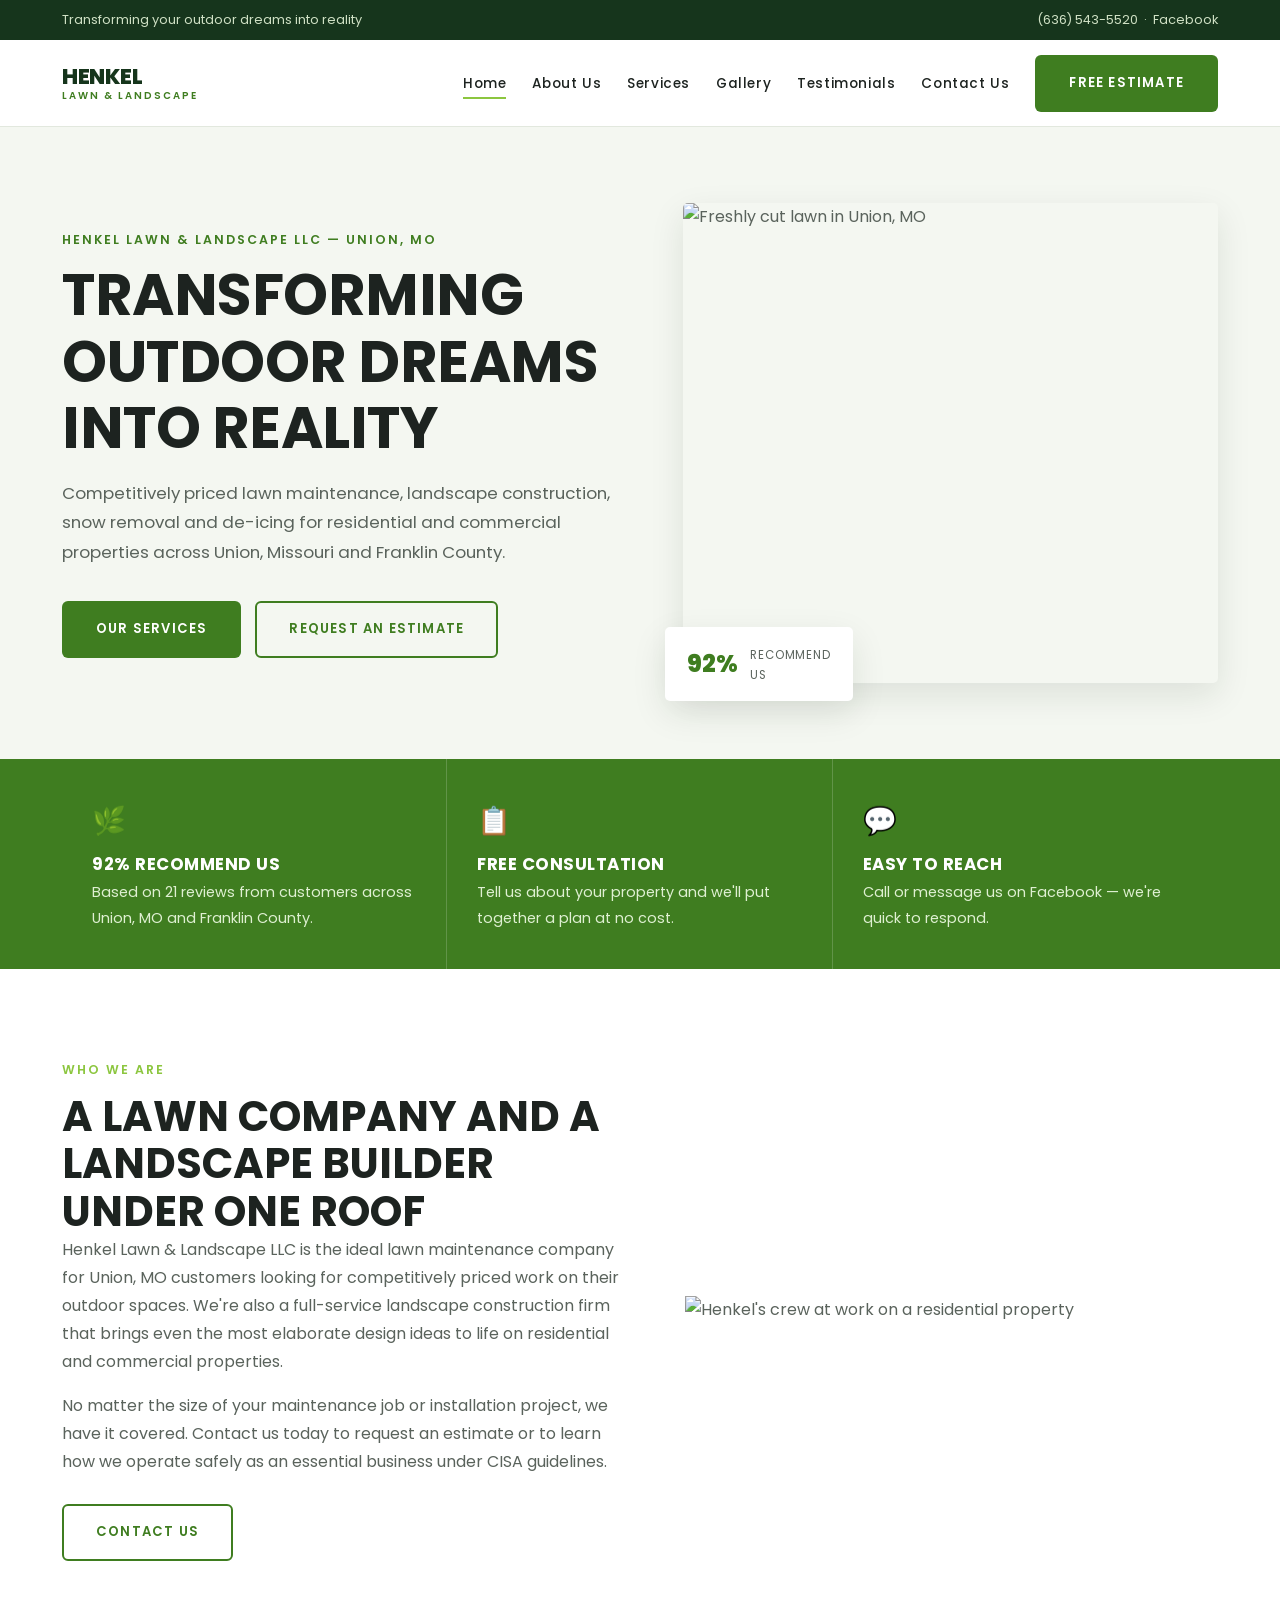
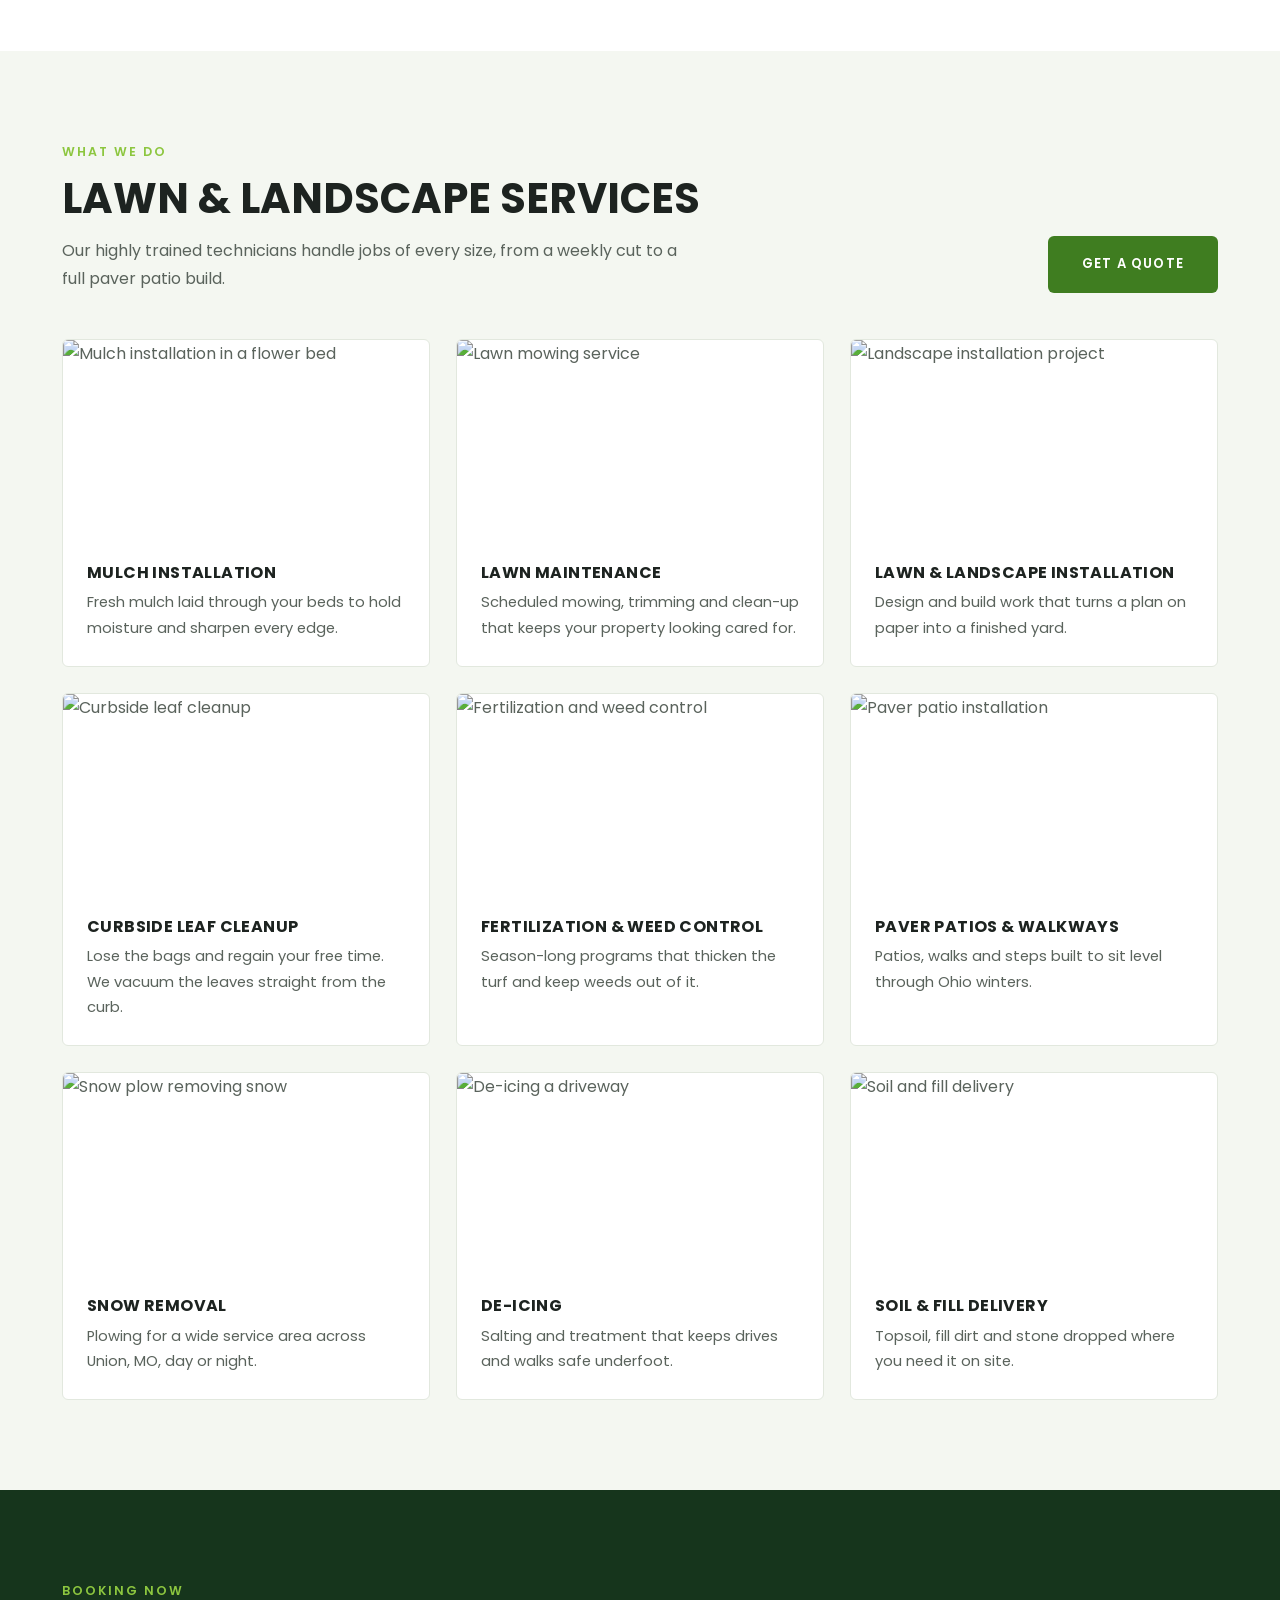
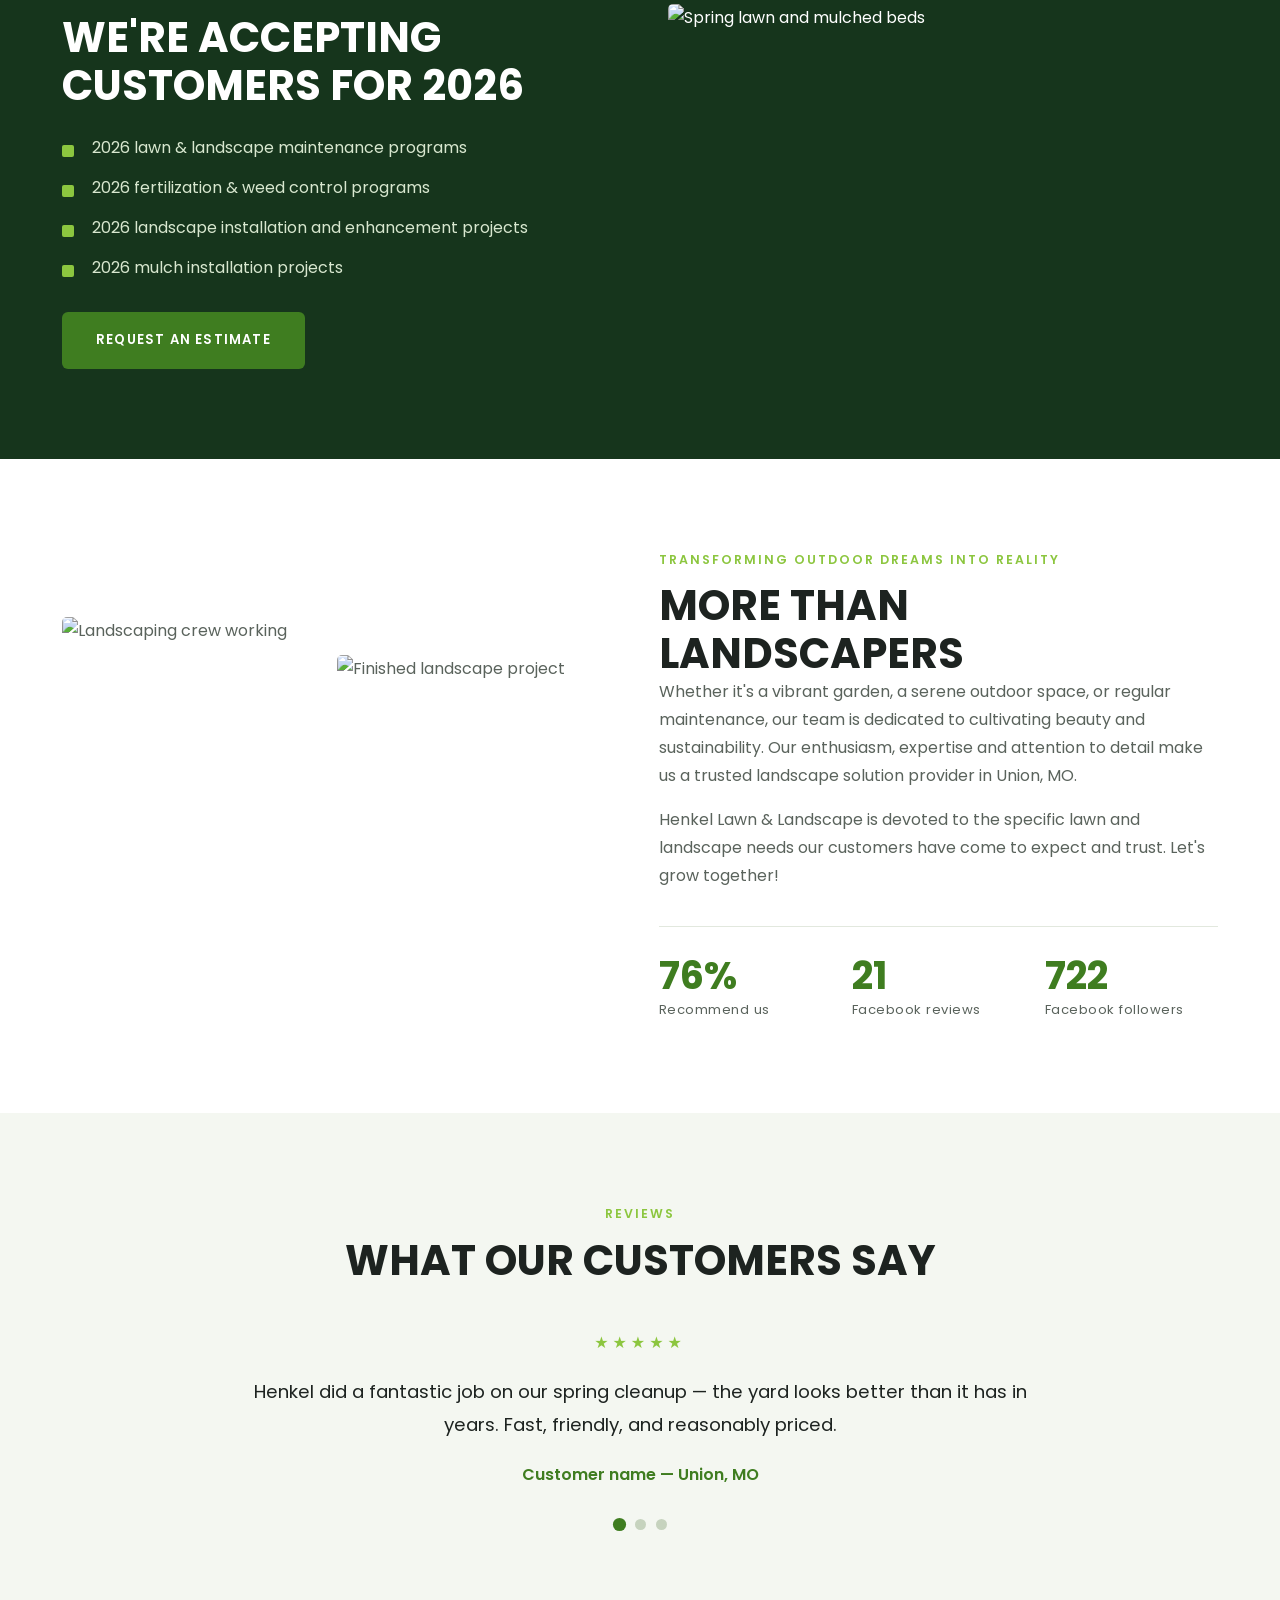
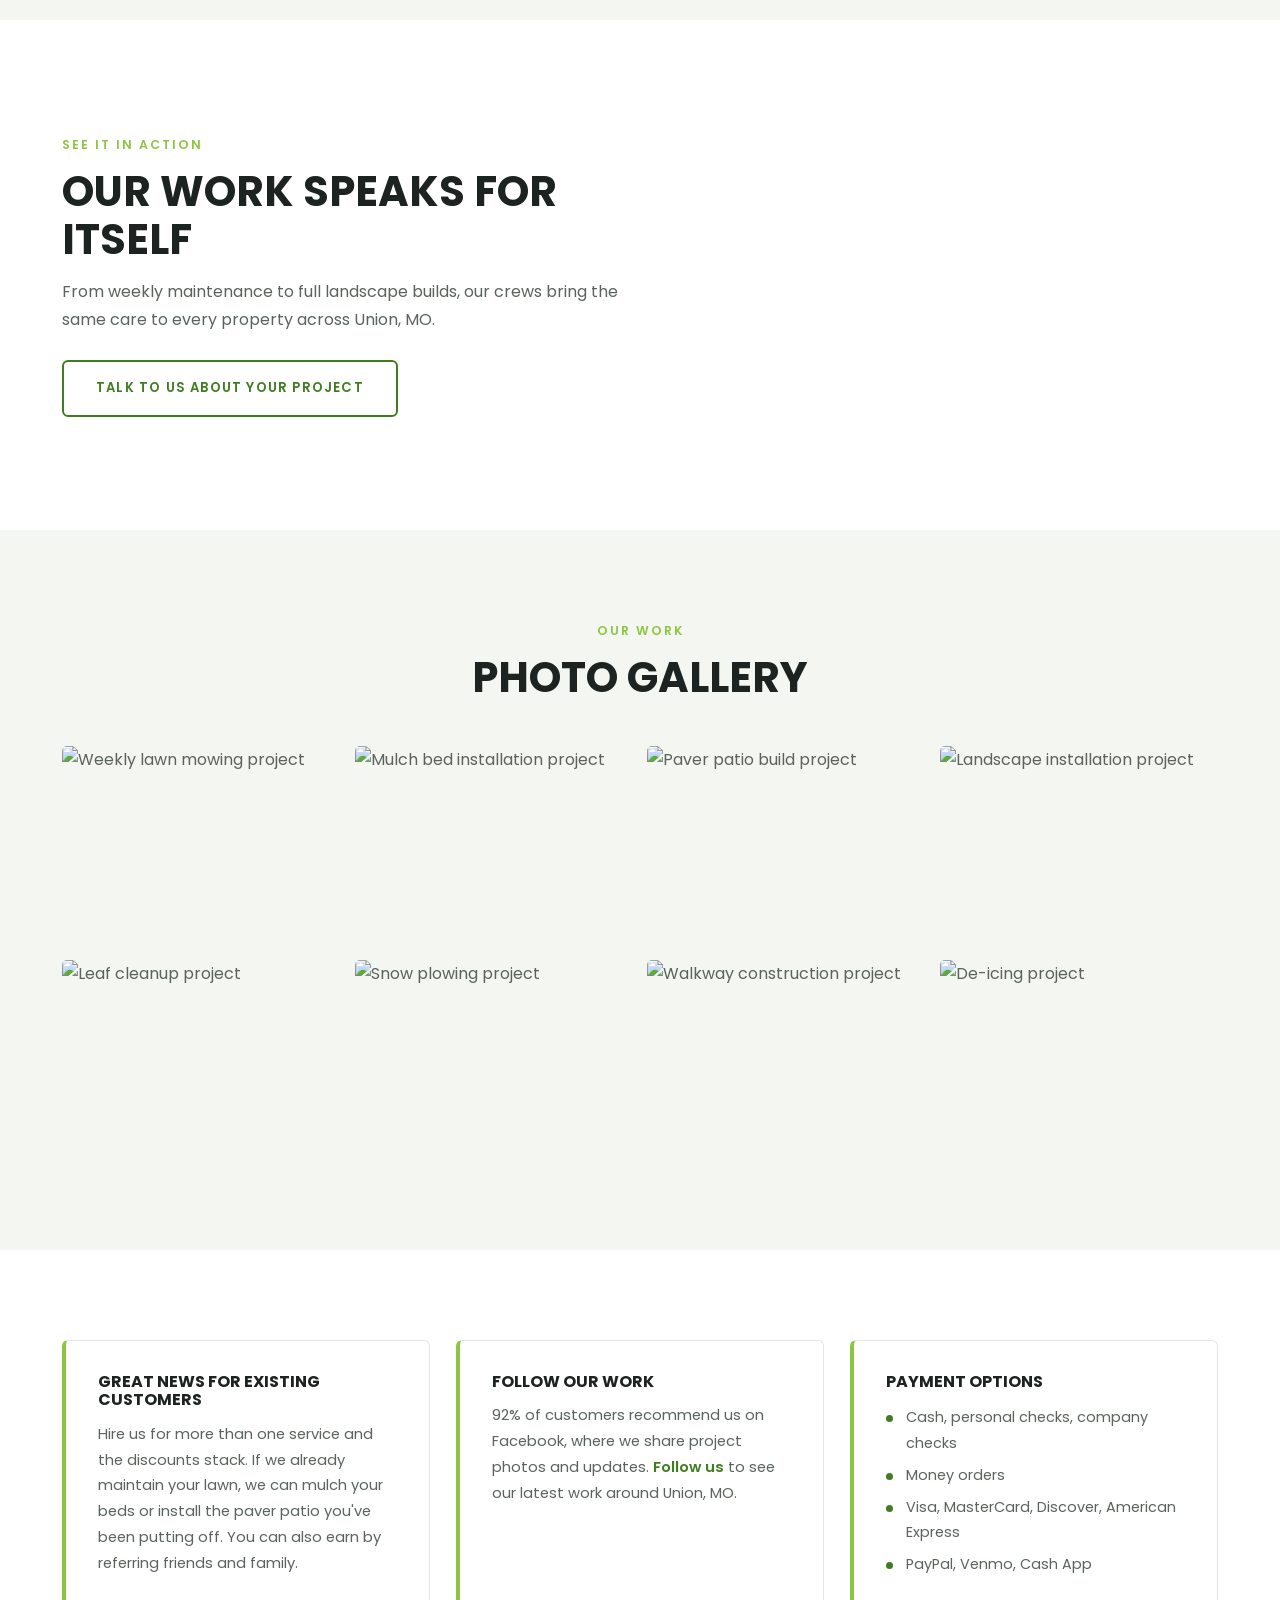
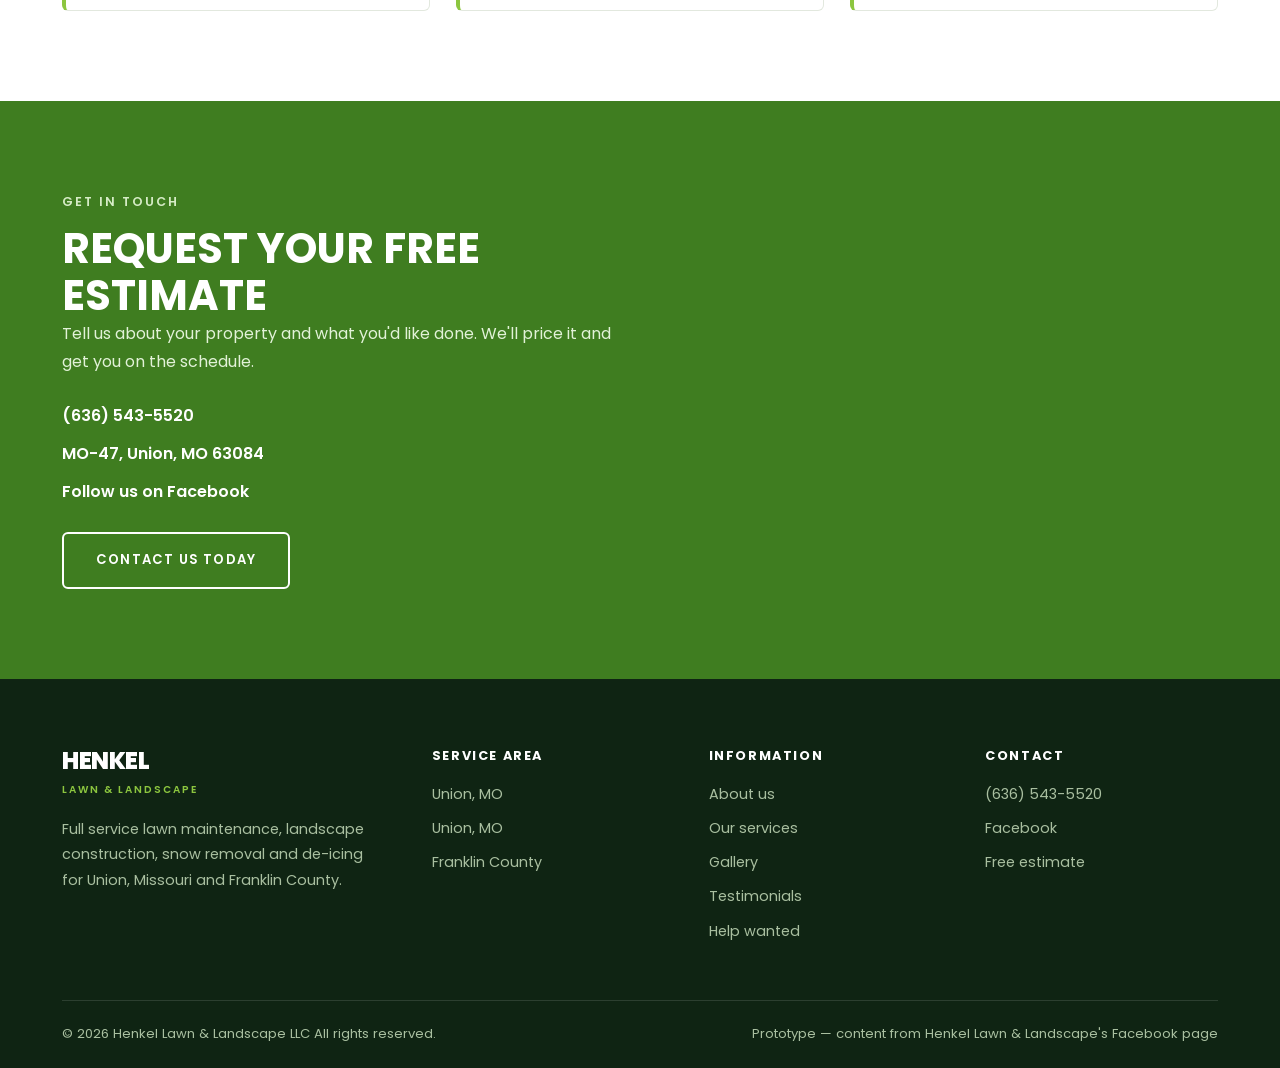
==== index.html @ 6c601edb "Add files via upload" ====
<!DOCTYPE html>
<html lang="en">
<head>
<meta charset="UTF-8">
<meta name="viewport" content="width=device-width, initial-scale=1">
<title>Henkel Lawn &amp; Landscape LLC | Union, MO</title>
<meta name="description" content="Lawn and landscape company serving Union, MO and Franklin County. 92% of customers recommend us. Free consultation.">

<!-- =========================================================
     FONTS
     Reyes uses Poppins (Elementor + Google Fonts).
     To swap the whole site's type, change the link below AND
     the --font-* variables in the :root block.
     ========================================================= -->
<link rel="preconnect" href="https://fonts.googleapis.com">
<link rel="preconnect" href="https://fonts.gstatic.com" crossorigin>
<link href="https://fonts.googleapis.com/css2?family=Poppins:wght@300;400;500;600;700;800&display=swap" rel="stylesheet">

<link rel="stylesheet" href="style.css">
<style>
/* Shared tokens, reset, header/topbar/nav, buttons, image
   placeholders, footer and flag strip all live in style.css.
   This block only holds rules specific to this page. */

/* =========================================================
   4. HERO  —  split layout: copy left, contained photo right
   ========================================================= */
.hero{background:var(--cream);padding:76px 0}
.hero .wrap{display:grid;grid-template-columns:1.05fr 1fr;gap:60px;align-items:center}
.hero__eyebrow-row{display:flex;align-items:center;gap:10px}
.hero .eyebrow{color:var(--green)}
.hero h1{color:var(--ink);max-width:16ch}
.hero p{color:var(--body);font-size:1.05rem;max-width:52ch;margin-top:18px}
.hero__actions{display:flex;gap:14px;flex-wrap:wrap;margin-top:34px}
.hero__media{position:relative}
/* HERO PHOTO: replace with <img class="hero__img" src="images/hero-lawn.jpg" alt=""> */
.hero__img{width:100%;height:480px;object-fit:cover;border-radius:var(--photo-radius);display:block;box-shadow:var(--shadow)}
.hero__badge{position:absolute;left:-18px;bottom:-18px;background:#fff;border-radius:var(--photo-radius);box-shadow:var(--shadow);padding:16px 22px;display:flex;align-items:center;gap:12px}
.hero__badge b{font-family:var(--font-head);font-size:1.5rem;font-weight:800;color:var(--green);line-height:1}
.hero__badge span{font-size:.72rem;letter-spacing:.8px;text-transform:uppercase;color:var(--body);display:block;margin-top:2px}

/* =========================================================
   5. TRUST STRIP  —  three promises under the hero
   ========================================================= */
.trust{background:var(--green);color:#fff}
.trust .grid{display:grid;grid-template-columns:repeat(3,1fr)}
.trust .item{padding:38px 30px;border-right:1px solid rgba(255,255,255,.18)}
.trust .item:last-child{border-right:0}
.trust h3{color:#fff;font-size:1.05rem;text-transform:uppercase;letter-spacing:.5px}
.trust p{color:#dff0d2;font-size:.9rem;margin-top:6px}
.trust .icon{font-size:1.7rem;margin-bottom:10px;display:block}

/* =========================================================
   6. INTRO  —  headline + two paragraphs + CTA
   ========================================================= */
.intro .wrap{display:grid;grid-template-columns:1.05fr 1fr;gap:64px;align-items:center}
.intro .ph{min-height:420px}

/* =========================================================
   7. SERVICES GRID  —  image card per service
   ========================================================= */
.services__head{display:flex;justify-content:space-between;align-items:flex-end;gap:30px;margin-bottom:46px;flex-wrap:wrap}
.cards{display:grid;grid-template-columns:repeat(3,1fr);gap:26px}
.card{background:#fff;border:1px solid var(--line);border-radius:var(--radius);overflow:hidden;transition:.25s}
.card:hover{box-shadow:var(--shadow);transform:translateY(-4px)}
/* SERVICE PHOTO: swap .ph for <img src="images/service-name.jpg" alt=""> */
.card .ph{min-height:200px;border:0;border-radius:0}
.card img{width:100%;height:200px;object-fit:cover;border-radius:var(--photo-radius);display:block}
.card__body{padding:24px}
.card h3{text-transform:uppercase;font-size:1rem;letter-spacing:.4px}
.card p{font-size:.92rem;margin-top:8px}

/* =========================================================
   8. PROGRAMS BANNER  —  "now accepting 2026 customers"
   ========================================================= */
.programs{background:var(--green-dark);color:#fff;position:relative;overflow:hidden}
.programs h2{color:#fff}
.programs .wrap{display:grid;grid-template-columns:1fr 1fr;gap:56px;align-items:center}
.programs ul{margin-top:24px;display:grid;gap:12px}
.programs li{padding-left:30px;position:relative;color:#d8e7cf}
.programs li::before{content:"";position:absolute;left:0;top:11px;width:12px;height:12px;background:var(--green-light);border-radius:2px}
.programs .ph{min-height:340px;background:rgba(255,255,255,.07);border-color:rgba(255,255,255,.3);color:#c7d9bc}
.programs img{width:100%;height:340px;object-fit:cover;border-radius:var(--photo-radius);display:block}

/* =========================================================
   9. ABOUT + STAT COUNTERS
   ========================================================= */
.about .wrap{display:grid;grid-template-columns:1fr 1.05fr;gap:64px;align-items:center}
.about__media{display:grid;grid-template-columns:1fr 1fr;gap:18px}
.about__media .ph:first-child{min-height:300px}
.about__media .ph:last-child{min-height:300px;margin-top:38px}
.about__media img{width:100%;height:300px;object-fit:cover;border-radius:var(--photo-radius);display:block}
.about__media img:nth-of-type(2){margin-top:38px}
.stats{display:grid;grid-template-columns:repeat(3,1fr);gap:20px;margin-top:36px;border-top:1px solid var(--line);padding-top:30px}
.stat b{display:block;font-family:var(--font-head);font-size:2.4rem;font-weight:700;color:var(--green);line-height:1}
.stat span{font-size:.82rem;letter-spacing:.5px}

/* =========================================================
   10. TESTIMONIAL SLIDER
   ========================================================= */
.quotes{background:var(--cream)}
.slider{max-width:820px;margin:0 auto;text-align:center;position:relative}
.slide{display:none}
.slide.active{display:block;animation:fade .4s ease}
@keyframes fade{from{opacity:0}to{opacity:1}}
.slide p{font-size:1.15rem;color:var(--ink);line-height:1.8}
.slide .who{margin-top:20px;font-family:var(--font-head);font-weight:600;color:var(--green)}
.stars{color:var(--green-light);letter-spacing:4px;margin-bottom:18px}
.dots{display:flex;gap:10px;justify-content:center;margin-top:30px}
.dot{width:11px;height:11px;border-radius:50%;border:0;background:#c6d3be;cursor:pointer;transition:.2s}
.dot.active{background:var(--green);transform:scale(1.2)}

/* =========================================================
   11. FEATURE / VIDEO BLOCK  —  Extreme Makeover
   ========================================================= */
.feature .wrap{display:grid;grid-template-columns:1.1fr 1fr;gap:56px;align-items:center}
/* VIDEO: replace .ph with an <iframe> or <video> embed */
.feature .ph{min-height:330px}

/* =========================================================
   12. GALLERY  —  click a tile to open the lightbox
   ========================================================= */
.gallery{display:grid;grid-template-columns:repeat(4,1fr);gap:14px}
.gallery .ph{min-height:200px;cursor:pointer;transition:.25s}
.gallery .ph:hover{filter:brightness(.94)}
.gallery img{width:100%;height:200px;object-fit:cover;border-radius:var(--photo-radius);cursor:pointer;transition:.25s;display:block}
.gallery img:hover{filter:brightness(.94)}

/* Lightbox overlay */
.lightbox{position:fixed;inset:0;background:rgba(8,18,10,.92);display:none;align-items:center;justify-content:center;z-index:120;padding:30px}
.lightbox.open{display:flex}
.lightbox .ph{width:min(880px,100%);min-height:60vh;background:rgba(255,255,255,.08);color:#d4e4ca;border-color:rgba(255,255,255,.35)}
.lightbox__close{position:absolute;top:22px;right:26px;background:none;border:0;color:#fff;font-size:2.2rem;cursor:pointer;line-height:1}

/* =========================================================
   13. EXTRAS  —  discounts, used oil, payment options
   ========================================================= */
.extras{display:grid;grid-template-columns:repeat(3,1fr);gap:26px}
.panel{background:#fff;border:1px solid var(--line);border-left:4px solid var(--green-light);border-radius:var(--radius);padding:32px}
.panel h3{text-transform:uppercase;font-size:1rem;margin-bottom:12px}
.panel p{font-size:.92rem}
.panel ul{margin-top:14px;display:grid;gap:7px;font-size:.9rem}
.panel li{padding-left:20px;position:relative}
.panel li::before{content:"";position:absolute;left:0;top:10px;width:7px;height:7px;border-radius:50%;background:var(--green)}

/* =========================================================
   14. CONTACT BAND  +  MAP
   ========================================================= */
.contact{background:var(--green);color:#fff}
.contact .wrap{display:grid;grid-template-columns:1fr 1fr;gap:56px;align-items:center}
.contact h2{color:#fff}
.contact p{color:#e2f2d8}
.contact .lines{margin:26px 0;display:grid;gap:10px;font-family:var(--font-head);font-weight:600}
.contact .lines a:hover{color:var(--green-light)}
/* MAP: replace .ph with a Google Maps <iframe> */
.contact .ph{min-height:320px;background:rgba(255,255,255,.1);border-color:rgba(255,255,255,.35);color:#e6f4dd}

/* =========================================================
   15. PATRIOTIC STRIP  (from the live Henkel's site)
   ========================================================= */


/* =========================================================
   17. RESPONSIVE
   ========================================================= */
@media (max-width:1024px){
  .cards,.trust .grid{grid-template-columns:repeat(2,1fr)}
  .gallery{grid-template-columns:repeat(3,1fr)}
  .footer .cols{grid-template-columns:1fr 1fr}
  .intro .wrap,.programs .wrap,.about .wrap,.feature .wrap,.contact .wrap{grid-template-columns:1fr;gap:38px}
  .extras{grid-template-columns:1fr}
}
@media (max-width:820px){
  .burger{display:flex}
  .header .wrap{height:70px}
  .header .btn{display:none}
  .nav{
    position:absolute;top:100%;left:0;right:0;background:#fff;
    border-bottom:1px solid var(--line);display:none;padding:14px 22px 22px;
  }
  .nav.open{display:block}
  .nav ul{flex-direction:column;gap:2px}
  .nav a{display:block;padding:12px 0;border-bottom:1px solid var(--line)}
  .section{padding:64px 0}
  .hero{padding:52px 0}
  .hero .wrap{grid-template-columns:1fr;gap:34px}
  .hero__media{order:-1}
  .hero__img{height:320px}
  .hero__badge{left:14px;bottom:-18px}
  .trust .item{border-right:0;border-bottom:1px solid rgba(255,255,255,.18)}
}
@media (max-width:560px){
  .cards,.trust .grid,.gallery,.footer .cols,.about__media{grid-template-columns:1fr}
  .about__media .ph:last-child{margin-top:0}
  .stats{grid-template-columns:1fr 1fr}
  .topbar .wrap{justify-content:center;text-align:center}
  .hero__img{height:260px}
  .hero__badge{position:static;margin-top:-28px;margin-left:14px;display:inline-flex}
}

/* Respect reduced-motion preferences */
@media (prefers-reduced-motion:reduce){
  *{animation:none!important;transition:none!important}
  html{scroll-behavior:auto}
}
</style>
</head>
<body>

<!-- =========================================================
     TOP BAR — phone, hours note, social
     ========================================================= -->
<div class="topbar">
  <div class="wrap">
    <div>Transforming your outdoor dreams into reality</div>
    <div>
      <a href="tel:+16365435520">(636) 543-5520</a> &nbsp;·&nbsp;
      <a href="#" target="_blank" rel="noopener">Facebook</a>
    </div>
  </div>
</div>

<!-- =========================================================
     HEADER / NAVIGATION
     LOGO PLACEHOLDER is inside .logo below
     ========================================================= -->
<header class="header" id="siteHeader">
  <div class="wrap">

    <a class="logo" href="#top">
      <b>Henkel<span>Lawn &amp; Landscape</span></b>
    </a>

    <button class="burger" id="burger" aria-label="Open menu" aria-expanded="false">
      <span></span><span></span><span></span>
    </button>

    <nav class="nav" id="nav">
      <ul>
        <li><a href="#top" class="active">Home</a></li>
        <li><a href="about.html">About Us</a></li>
        <li><a href="services.html">Services</a></li>
        <li><a href="gallery.html">Gallery</a></li>
        <li><a href="gallery.html#testimonials">Testimonials</a></li>
        <li><a href="contact.html">Contact Us</a></li>
      </ul>
    </nav>

    <a href="contact.html#contact-form" class="btn btn--primary">Free estimate</a>
  </div>
</header>

<!-- =========================================================
     HERO
     HERO IMAGE PLACEHOLDER — a wide shot of a finished lawn
     ========================================================= -->
<section class="hero" id="top">
  <div class="wrap">
    <div>
      <span class="eyebrow">Henkel Lawn &amp; Landscape LLC — Union, MO</span>
      <h1>Transforming outdoor dreams into reality</h1>
      <p>Competitively priced lawn maintenance, landscape construction, snow removal and de-icing for residential and commercial properties across Union, Missouri and Franklin County.</p>
      <div class="hero__actions">
        <a href="#services" class="btn btn--primary">Our services</a>
        <a href="contact.html#contact-form" class="btn btn--outline">Request an estimate</a>
      </div>
    </div>
    <div class="hero__media">
      <!-- HERO PHOTO: replace with <img class="hero__img" src="images/hero-lawn.jpg" alt=""> -->
      <img class="hero__img" src="images/hero-lawn.jpg" alt="Freshly cut lawn in Union, MO">
      <div class="hero__badge">
        <b>92%</b>
        <span>Recommend<br>us</span>
      </div>
    </div>
  </div>
</section>

<!-- =========================================================
     TRUST STRIP — three promises
     Icons are emoji for the prototype; swap for SVG or an icon font.
     ========================================================= -->
<section class="trust">
  <div class="wrap">
    <div class="grid">
      <div class="item">
        <span class="icon">🌿</span>
        <h3>92% recommend us</h3>
        <p>Based on 21 reviews from customers across Union, MO and Franklin County.</p>
      </div>
      <div class="item">
        <span class="icon">📋</span>
        <h3>Free consultation</h3>
        <p>Tell us about your property and we'll put together a plan at no cost.</p>
      </div>
      <div class="item">
        <span class="icon">💬</span>
        <h3>Easy to reach</h3>
        <p>Call or message us on Facebook — we're quick to respond.</p>
      </div>
    </div>
  </div>
</section>

<!-- =========================================================
     INTRO — headline, copy, supporting photo
     ========================================================= -->
<section class="section intro" id="about">
  <div class="wrap">
    <div>
      <span class="eyebrow">Who we are</span>
      <h2>A lawn company and a landscape builder under one roof</h2>
      <p class="lead">Henkel Lawn &amp; Landscape LLC is the ideal lawn maintenance company for Union, MO customers looking for competitively priced work on their outdoor spaces. We're also a full-service landscape construction firm that brings even the most elaborate design ideas to life on residential and commercial properties.</p>
      <p class="lead">No matter the size of your maintenance job or installation project, we have it covered. Contact us today to request an estimate or to learn how we operate safely as an essential business under CISA guidelines.</p>
      <p style="margin-top:28px"><a href="contact.html#contact-form" class="btn btn--outline">Contact us</a></p>
    </div>
    <!-- INTRO PHOTO: replace with <img src="images/crew-at-work.jpg" alt=""> -->
    <img src="images/crew-at-work.jpg" alt="Henkel's crew at work on a residential property">
  </div>
</section>

<!-- =========================================================
     SERVICES GRID
     Each .card holds one image placeholder + title + one line.
     Duplicate a whole .card block to add a service.
     ========================================================= -->
<section class="section section--cream" id="services">
  <div class="wrap">

    <div class="services__head">
      <div>
        <span class="eyebrow">What we do</span>
        <h2>Lawn &amp; landscape services</h2>
        <p class="lead" style="margin-top:14px">Our highly trained technicians handle jobs of every size, from a weekly cut to a full paver patio build.</p>
      </div>
      <a href="contact.html#contact-form" class="btn btn--primary">Get a quote</a>
    </div>

    <div class="cards">

      <!-- SERVICE 1 -->
      <article class="card">
        <img src="images/service-mulch.jpg" alt="Mulch installation in a flower bed">
        <div class="card__body">
          <h3>Mulch installation</h3>
          <p>Fresh mulch laid through your beds to hold moisture and sharpen every edge.</p>
        </div>
      </article>

      <!-- SERVICE 2 -->
      <article class="card">
        <img src="images/service-mowing.jpg" alt="Lawn mowing service">
        <div class="card__body">
          <h3>Lawn maintenance</h3>
          <p>Scheduled mowing, trimming and clean-up that keeps your property looking cared for.</p>
        </div>
      </article>

      <!-- SERVICE 3 -->
      <article class="card">
        <img src="images/service-installation.jpg" alt="Landscape installation project">
        <div class="card__body">
          <h3>Lawn &amp; landscape installation</h3>
          <p>Design and build work that turns a plan on paper into a finished yard.</p>
        </div>
      </article>

      <!-- SERVICE 4 -->
      <article class="card">
        <img src="images/service-leaf-cleanup.jpg" alt="Curbside leaf cleanup">
        <div class="card__body">
          <h3>Curbside leaf cleanup</h3>
          <p>Lose the bags and regain your free time. We vacuum the leaves straight from the curb.</p>
        </div>
      </article>

      <!-- SERVICE 5 -->
      <article class="card">
        <img src="images/service-fertilization.jpg" alt="Fertilization and weed control">
        <div class="card__body">
          <h3>Fertilization &amp; weed control</h3>
          <p>Season-long programs that thicken the turf and keep weeds out of it.</p>
        </div>
      </article>

      <!-- SERVICE 6 -->
      <article class="card">
        <img src="images/service-paver-patio.jpg" alt="Paver patio installation">
        <div class="card__body">
          <h3>Paver patios &amp; walkways</h3>
          <p>Patios, walks and steps built to sit level through Ohio winters.</p>
        </div>
      </article>

      <!-- SERVICE 7 -->
      <article class="card">
        <img src="images/service-snow-plow.jpg" alt="Snow plow removing snow">
        <div class="card__body">
          <h3>Snow removal</h3>
          <p>Plowing for a wide service area across Union, MO, day or night.</p>
        </div>
      </article>

      <!-- SERVICE 8 -->
      <article class="card">
        <img src="images/service-deicing.jpg" alt="De-icing a driveway">
        <div class="card__body">
          <h3>De-icing</h3>
          <p>Salting and treatment that keeps drives and walks safe underfoot.</p>
        </div>
      </article>

      <!-- SERVICE 9 -->
      <article class="card">
        <img src="images/service-soil-delivery.jpg" alt="Soil and fill delivery">
        <div class="card__body">
          <h3>Soil &amp; fill delivery</h3>
          <p>Topsoil, fill dirt and stone dropped where you need it on site.</p>
        </div>
      </article>

    </div>
  </div>
</section>

<!-- =========================================================
     PROGRAMS BANNER — 2026 openings
     ========================================================= -->
<section class="section programs">
  <div class="wrap">
    <div>
      <span class="eyebrow">Booking now</span>
      <h2>We're accepting customers for 2026</h2>
      <ul>
        <li>2026 lawn &amp; landscape maintenance programs</li>
        <li>2026 fertilization &amp; weed control programs</li>
        <li>2026 landscape installation and enhancement projects</li>
        <li>2026 mulch installation projects</li>
      </ul>
      <p style="margin-top:30px"><a href="contact.html#contact-form" class="btn btn--primary">Request an estimate</a></p>
    </div>
    <!-- PROGRAMS PHOTO: replace with <img src="images/spring-lawn.jpg" alt=""> -->
    <img src="images/spring-lawn.jpg" alt="Spring lawn and mulched beds">
  </div>
</section>

<!-- =========================================================
     ABOUT + COUNTERS
     Counter numbers live in data-count on each <b>. JS animates them.
     ========================================================= -->
<section class="section about">
  <div class="wrap">
    <div class="about__media">
      <!-- ABOUT PHOTOS: replace both with <img src="images/…jpg" alt=""> -->
      <img src="images/about-story-1.jpg" alt="Landscaping crew working">
      <img src="images/about-story-2.jpg" alt="Finished landscape project">
    </div>
    <div>
      <span class="eyebrow">Transforming outdoor dreams into reality</span>
      <h2>More than landscapers</h2>
      <p class="lead">Whether it's a vibrant garden, a serene outdoor space, or regular maintenance, our team is dedicated to cultivating beauty and sustainability. Our enthusiasm, expertise and attention to detail make us a trusted landscape solution provider in Union, MO.</p>
      <p class="lead">Henkel Lawn & Landscape is devoted to the specific lawn and landscape needs our customers have come to expect and trust. Let's grow together!</p>

      <div class="stats">
        <div class="stat"><b data-count="92" data-suffix="%">0</b><span>Recommend us</span></div>
        <div class="stat"><b data-count="21">0</b><span>Facebook reviews</span></div>
        <div class="stat"><b data-count="771">0</b><span>Facebook followers</span></div>
      </div>
    </div>
  </div>
</section>

<!-- =========================================================
     TESTIMONIALS SLIDER
     Add a quote: copy a .slide block AND add one more <button class="dot">.
     ========================================================= -->
<section class="section quotes" id="testimonials">
  <div class="wrap">
    <div class="center" style="margin-bottom:44px">
      <span class="eyebrow">Reviews</span>
      <h2>What our customers say</h2>
    </div>

    <div class="slider" id="slider">
      <!-- QUOTE 1 — replace with a real review -->
      <div class="slide active">
        <div class="stars">★★★★★</div>
        <p>Henkel did a fantastic job on our spring cleanup — the yard looks better than it has in years. Fast, friendly, and reasonably priced.</p>
        <div class="who">Customer name — Union, MO</div>
      </div>
      <!-- QUOTE 2 -->
      <div class="slide">
        <div class="stars">★★★★★</div>
        <p>We've used them for weekly mowing all season and they're always on time and consistent. Easy to work with from start to finish.</p>
        <div class="who">Customer name — Washington, MO</div>
      </div>
      <!-- QUOTE 3 -->
      <div class="slide">
        <div class="stars">★★★★★</div>
        <p>Had Henkel out for a mulch installation and the beds look fantastic. Would definitely recommend them to anyone nearby.</p>
        <div class="who">Customer name — Pacific, MO</div>
      </div>

      <div class="dots" id="dots">
        <button class="dot active" aria-label="Review 1"></button>
        <button class="dot" aria-label="Review 2"></button>
        <button class="dot" aria-label="Review 3"></button>
      </div>
    </div>
  </div>
</section>

<!-- =========================================================
     FEATURE / VIDEO — Work showcase
     ========================================================= -->
<section class="section feature">
  <div class="wrap">
    <div>
      <span class="eyebrow">See it in action</span>
      <h2>Our work speaks for itself</h2>
      <p class="lead" style="margin-top:14px">From weekly maintenance to full landscape builds, our crews bring the same care to every property across Union, MO.</p>
      <p style="margin-top:26px"><a href="contact.html#contact-form" class="btn btn--outline">Talk to us about your project</a></p>
    </div>
    <!-- VIDEO: download a clip (e.g. from Pexels) and save it as
         images/feature-video.mp4 — this tag is already wired to it.
         muted+autoplay+loop = silent background b-roll. To make it a
         normal playable video instead, delete those three attributes
         and add "controls". -->
    <video width="100%" height="100%" style="object-fit:cover;border-radius:var(--photo-radius);min-height:330px"
      autoplay muted loop playsinline poster="images/gallery-cta.jpg">
      <source src="images/feature-video.mp4" type="video/mp4">
    </video>
  </div>
</section>

<!-- =========================================================
     GALLERY — click a tile to open the lightbox
     Add a tile by copying one .ph div.
     ========================================================= -->
<section class="section section--cream" id="gallery">
  <div class="wrap">
    <div class="center" style="margin-bottom:44px">
      <span class="eyebrow">Our work</span>
      <h2>Photo gallery</h2>
    </div>
    <div class="gallery" id="gallery">
      <!-- GALLERY PHOTOS: replace each with <img src="images/gallery-1.jpg" alt=""> -->
      <img src="images/gallery-01-mowing.jpg" alt="Weekly lawn mowing project">
      <img src="images/gallery-02-mulch.jpg" alt="Mulch bed installation project">
      <img src="images/gallery-03-patio.jpg" alt="Paver patio build project">
      <img src="images/gallery-04-landscape.jpg" alt="Landscape installation project">
      <img src="images/gallery-05-leaf-cleanup.jpg" alt="Leaf cleanup project">
      <img src="images/gallery-06-snow-plow.jpg" alt="Snow plowing project">
      <img src="images/gallery-07-walkway.jpg" alt="Walkway construction project">
      <img src="images/gallery-08-deicing.jpg" alt="De-icing project">
    </div>
  </div>
</section>

<!-- Lightbox overlay used by the gallery -->
<div class="lightbox" id="lightbox">
  <button class="lightbox__close" id="lightboxClose" aria-label="Close">&times;</button>
  <div class="ph" id="lightboxBody">Full-size image goes here</div>
</div>

<!-- =========================================================
     EXTRAS — discounts, used oil, payment options
     ========================================================= -->
<section class="section">
  <div class="wrap">
    <div class="extras">

      <!-- PANEL 1 -->
      <div class="panel">
        <h3>Great news for existing customers</h3>
        <p>Hire us for more than one service and the discounts stack. If we already maintain your lawn, we can mulch your beds or install the paver patio you've been putting off. You can also earn by referring friends and family.</p>
      </div>

      <!-- PANEL 2 -->
      <div class="panel">
        <h3>Follow our work</h3>
        <p>92% of customers recommend us on Facebook, where we share project photos and updates. <a href="#" target="_blank" rel="noopener" style="color:var(--green);font-weight:600">Follow us</a> to see our latest work around Union, MO.</p>
      </div>

      <!-- PANEL 3 -->
      <div class="panel">
        <h3>Payment options</h3>
        <ul>
          <li>Cash, personal checks, company checks</li>
          <li>Money orders</li>
          <li>Visa, MasterCard, Discover, American Express</li>
          <li>PayPal, Venmo, Cash App</li>
        </ul>
      </div>

    </div>
  </div>
</section>

<!-- =========================================================
     CONTACT BAND + MAP
     ========================================================= -->
<section class="section contact" id="contact">
  <div class="wrap">
    <div>
      <span class="eyebrow" style="color:#d6ecc6">Get in touch</span>
      <h2>Request your free estimate</h2>
      <p>Tell us about your property and what you'd like done. We'll price it and get you on the schedule.</p>
      <div class="lines">
        <div><a href="tel:+16365435520">(636) 543-5520</a></div>
        <div>MO-47, Union, MO 63084</div>
        <div><a href="#" target="_blank" rel="noopener">Follow us on Facebook</a></div>
      </div>
      <a href="contact.html#contact-form" class="btn btn--ghost">Contact us today</a>
    </div>
    <!-- MAP: replace with a Google Maps <iframe> for the Union, MO address -->
    <iframe src="https://www.google.com/maps?q=MO-47,+Union,+MO+63084&output=embed" width="100%" height="100%" style="border:0;border-radius:var(--photo-radius);min-height:280px" loading="lazy" referrerpolicy="no-referrer-when-downgrade" title="Henkel Lawn & Landscape service area map"></iframe>
  </div>
</section>

<!-- =========================================================
     FOOTER
     ========================================================= -->
<footer class="footer">
  <div class="wrap">
    <div class="cols">

      <div>
        <div class="wordmark"><b>Henkel</b><span>Lawn &amp; Landscape</span></div>
        <p>Full service lawn maintenance, landscape construction, snow removal and de-icing for Union, Missouri and Franklin County.</p>
      </div>

      <div>
        <h5>Service area</h5>
        <ul>
          <li><a href="#">Union, MO</a></li>
          <li><a href="#">Union, MO</a></li>
          <li><a href="#">Franklin County</a></li>
        </ul>
      </div>

      <div>
        <h5>Information</h5>
        <ul>
          <li><a href="about.html">About us</a></li>
          <li><a href="services.html">Our services</a></li>
          <li><a href="gallery.html">Gallery</a></li>
          <li><a href="gallery.html#testimonials">Testimonials</a></li>
          <li><a href="#">Help wanted</a></li>
        </ul>
      </div>

      <div>
        <h5>Contact</h5>
        <ul>
          <li><a href="tel:+16365435520">(636) 543-5520</a></li>
          <li><a href="#" target="_blank" rel="noopener">Facebook</a></li>
          <li><a href="contact.html#contact-form">Free estimate</a></li>
        </ul>
      </div>

    </div>

    <div class="footer__bottom">
      <div>&copy; <span id="year">2026</span> Henkel Lawn &amp; Landscape LLC All rights reserved.</div>
      <div>Prototype — content from Henkel Lawn & Landscape's Facebook page</div>
    </div>
  </div>
</footer>

<script src="main.js"></script>
<script>
/* =========================================================
   JAVASCRIPT
   Blocks 1, 2 and 6 (menu, sticky header, footer year) live
   in main.js and are shared by every page. The blocks below
   are specific to the home page.
   ========================================================= */

/* --- Stat counters — shared logic lives in main.js; this
   page just needs the observer to also run for its own
   [data-count] elements, which main.js already handles. --- */


/* --- 4. Testimonial slider (auto-advances every 6s) -------- */
const slides = document.querySelectorAll('.slide');
const dots   = document.querySelectorAll('.dot');
let index = 0;

function showSlide(i){
  slides.forEach(s => s.classList.remove('active'));
  dots.forEach(d => d.classList.remove('active'));
  slides[i].classList.add('active');
  dots[i].classList.add('active');
  index = i;
}
dots.forEach((dot, i) => dot.addEventListener('click', () => showSlide(i)));
setInterval(() => showSlide((index + 1) % slides.length), 6000);

/* --- 5. Gallery lightbox ----------------------------------- */
const lightbox      = document.getElementById('lightbox');
const lightboxBody  = document.getElementById('lightboxBody');
const lightboxClose = document.getElementById('lightboxClose');

document.querySelectorAll('.gallery .ph').forEach(tile => {
  tile.addEventListener('click', () => {
    // When real <img> tags replace the placeholders, read tile.src here instead
    lightboxBody.textContent = tile.textContent.trim() + ' — full size';
    lightbox.classList.add('open');
  });
});
lightboxClose.addEventListener('click', () => lightbox.classList.remove('open'));
lightbox.addEventListener('click', e => { if (e.target === lightbox) lightbox.classList.remove('open'); });
document.addEventListener('keydown', e => { if (e.key === 'Escape') lightbox.classList.remove('open'); });

/* --- 6. Footer year ---------------------------------------- */

</script></body>
</html>
---- style.css ----
/* =========================================================
   SHARED STYLESHEET — Ward's Lawn Care prototype
   Used by every page: index.html, about.html, services.html,
   contact.html, gallery.html.
   Contains: design tokens, base reset, header/topbar/nav,
   buttons, image placeholders, patriotic strip, footer.
   Page-specific sections (hero, cards, forms, etc.) live in
   each page's own <style> block.
   ========================================================= */

/* 1. DESIGN TOKENS */
:root {
  --green-dark: #16351c;
  --green: #3f7d20;
  --green-light: #8cc63f;
  --cream: #f4f7f1;
  --white: #ffffff;
  --ink: #1d2320;
  --body: #5a635c;
  --line: #e2e8de;

  --font-head: 'Poppins', system-ui, sans-serif;
  --font-body: 'Poppins', system-ui, sans-serif;

  --wrap: 1200px;
  --radius: 6px;
  --photo-radius: 5px;
  --shadow: 0 12px 34px rgba(20, 40, 20, .10);
}

/* 2. BASE / RESET */
* {
  margin: 0;
  padding: 0;
  box-sizing: border-box
}

html {
  scroll-behavior: smooth
}

body {
  font-family: var(--font-body);
  font-size: 16px;
  line-height: 1.75;
  color: var(--body);
  background: var(--white);
  overflow-x: hidden
}

img {
  max-width: 100%;
  display: block
}

a {
  color: inherit;
  text-decoration: none
}

ul {
  list-style: none
}

h1,
h2,
h3,
h4,
h5 {
  font-family: var(--font-head);
  color: var(--ink);
  line-height: 1.15;
  font-weight: 700
}

h1 {
  font-size: clamp(2.1rem, 5vw, 3.6rem);
  text-transform: uppercase;
  letter-spacing: -.5px
}

h2 {
  font-size: clamp(1.7rem, 3.6vw, 2.6rem);
  text-transform: uppercase
}

h3 {
  font-size: 1.15rem
}

p+p {
  margin-top: 1rem
}

.wrap {
  width: 100%;
  max-width: var(--wrap);
  margin: 0 auto;
  padding: 0 22px
}

.section {
  padding: 90px 0
}

.section--cream {
  background: var(--cream)
}

.center {
  text-align: center
}

.eyebrow {
  font-size: .78rem;
  font-weight: 600;
  letter-spacing: 2px;
  text-transform: uppercase;
  color: var(--green-light);
  margin-bottom: 12px;
  display: block
}

.lead {
  max-width: 62ch
}

.btn {
  display: inline-block;
  font-family: var(--font-head);
  font-weight: 600;
  font-size: .82rem;
  letter-spacing: 1.2px;
  text-transform: uppercase;
  padding: 15px 32px;
  border-radius: var(--radius);
  border: 2px solid transparent;
  transition: .25s ease;
  cursor: pointer
}

.btn--primary {
  background: var(--green);
  color: #fff
}

.btn--primary:hover {
  background: var(--green-dark)
}

.btn--primary:disabled {
  opacity: .6;
  cursor: not-allowed
}

.btn--ghost {
  border-color: #fff;
  color: #fff
}

.btn--ghost:hover {
  background: #fff;
  color: var(--green-dark)
}

.btn--outline {
  border-color: var(--green);
  color: var(--green)
}

.btn--outline:hover {
  background: var(--green);
  color: #fff
}

/* IMAGE PLACEHOLDERS — replace <div class="ph">…</div> with <img src="images/…jpg" alt="…"> */
.ph {
  background: repeating-linear-gradient(45deg, #dfe7da, #dfe7da 12px, #e9efe5 12px, #e9efe5 24px);
  border: 1px dashed #b9c7b2;
  border-radius: var(--radius);
  display: flex;
  align-items: center;
  justify-content: center;
  color: #6c7a67;
  font-size: .72rem;
  letter-spacing: 1px;
  text-transform: uppercase;
  text-align: center;
  padding: 10px;
  min-height: 180px;
}

a:focus-visible,
button:focus-visible,
input:focus-visible,
textarea:focus-visible,
select:focus-visible {
  outline: 3px solid var(--green-light);
  outline-offset: 3px
}

/* 3. HEADER / TOP BAR */
.topbar {
  background: var(--green-dark);
  color: #cfe0c4;
  font-size: .8rem;
  padding: 9px 0
}

.topbar .wrap {
  display: flex;
  justify-content: space-between;
  gap: 16px;
  flex-wrap: wrap
}

.topbar a:hover {
  color: var(--green-light)
}

.header {
  position: sticky;
  top: 0;
  z-index: 60;
  background: #fff;
  border-bottom: 1px solid var(--line);
  transition: box-shadow .25s
}

.header.is-stuck {
  box-shadow: 0 6px 22px rgba(0, 0, 0, .09)
}

.header .wrap {
  display: flex;
  align-items: center;
  gap: 26px;
  height: 86px
}

.logo {
  display: flex;
  align-items: center;
  gap: 12px;
  flex-shrink: 0
}

.logo b {
  font-family: var(--font-head);
  font-weight: 800;
  font-size: 1.35rem;
  color: var(--green-dark);
  letter-spacing: -.5px;
  line-height: 1;
  text-transform: uppercase
}

.logo span {
  display: block;
  font-size: .62rem;
  font-weight: 600;
  letter-spacing: 2px;
  text-transform: uppercase;
  color: var(--green);
  margin-top: 3px
}

.nav {
  margin-left: auto
}

.nav ul {
  display: flex;
  gap: 26px
}

.nav a {
  font-family: var(--font-head);
  font-weight: 500;
  font-size: .85rem;
  letter-spacing: .6px;
  color: var(--ink);
  padding: 6px 0;
  position: relative
}

.nav a:hover {
  color: var(--green)
}

.nav a.active::after {
  content: "";
  position: absolute;
  left: 0;
  right: 0;
  bottom: 0;
  height: 2px;
  background: var(--green-light)
}

.header .btn {
  flex-shrink: 0
}

.burger {
  display: none;
  background: none;
  border: 0;
  width: 44px;
  height: 44px;
  flex-direction: column;
  justify-content: center;
  gap: 5px;
  align-items: center;
  margin-left: auto
}

.burger span {
  width: 24px;
  height: 2px;
  background: var(--green-dark);
  transition: .25s
}

.burger.open span:nth-child(1) {
  transform: translateY(7px) rotate(45deg)
}

.burger.open span:nth-child(2) {
  opacity: 0
}

.burger.open span:nth-child(3) {
  transform: translateY(-7px) rotate(-45deg)
}


/* FOOTER */
.footer {
  background: #0f2413;
  color: #a9bfa0;
  padding: 70px 0 0;
  font-size: .9rem
}

.footer .cols {
  display: grid;
  grid-template-columns: 1.4fr 1fr 1fr 1fr;
  gap: 44px
}

.footer h5 {
  color: #fff;
  font-size: .8rem;
  letter-spacing: 1.6px;
  text-transform: uppercase;
  margin-bottom: 18px
}

.footer ul {
  display: grid;
  gap: 9px
}

.footer a:hover {
  color: var(--green-light)
}

.footer .wordmark {
  display: block;
  margin-bottom: 18px
}

.footer .wordmark b {
  font-family: var(--font-head);
  font-weight: 800;
  font-size: 1.5rem;
  color: #fff;
  letter-spacing: -.5px;
  line-height: 1;
  text-transform: uppercase
}

.footer .wordmark span {
  display: block;
  font-size: .64rem;
  font-weight: 600;
  letter-spacing: 2px;
  text-transform: uppercase;
  color: var(--green-light);
  margin-top: 4px
}

.footer__bottom {
  margin-top: 56px;
  border-top: 1px solid rgba(255, 255, 255, .12);
  padding: 22px 0;
  display: flex;
  justify-content: space-between;
  gap: 16px;
  flex-wrap: wrap;
  font-size: .82rem
}

/* SHARED RESPONSIVE — header/topbar/footer only.
   Each page's own <style> block still carries the responsive
   rules for its own page-specific sections. */
@media (max-width:1024px) {
  .footer .cols {
    grid-template-columns: 1fr 1fr
  }
}

@media (max-width:820px) {
  .burger {
    display: flex
  }

  .header .wrap {
    height: 70px
  }

  .header .btn {
    display: none
  }

  .nav {
    position: absolute;
    top: 100%;
    left: 0;
    right: 0;
    background: #fff;
    border-bottom: 1px solid var(--line);
    display: none;
    padding: 14px 22px 22px
  }

  .nav.open {
    display: block
  }

  .nav ul {
    flex-direction: column;
    gap: 2px
  }

  .nav a {
    display: block;
    padding: 12px 0;
    border-bottom: 1px solid var(--line)
  }

  .section {
    padding: 64px 0
  }
}

@media (max-width:560px) {
  .footer .cols {
    grid-template-columns: 1fr
  }

  .topbar .wrap {
    justify-content: center;
    text-align: center
  }
}

@media (prefers-reduced-motion:reduce) {
  * {
    animation: none !important;
    transition: none !important
  }

  html {
    scroll-behavior: auto
  }
}
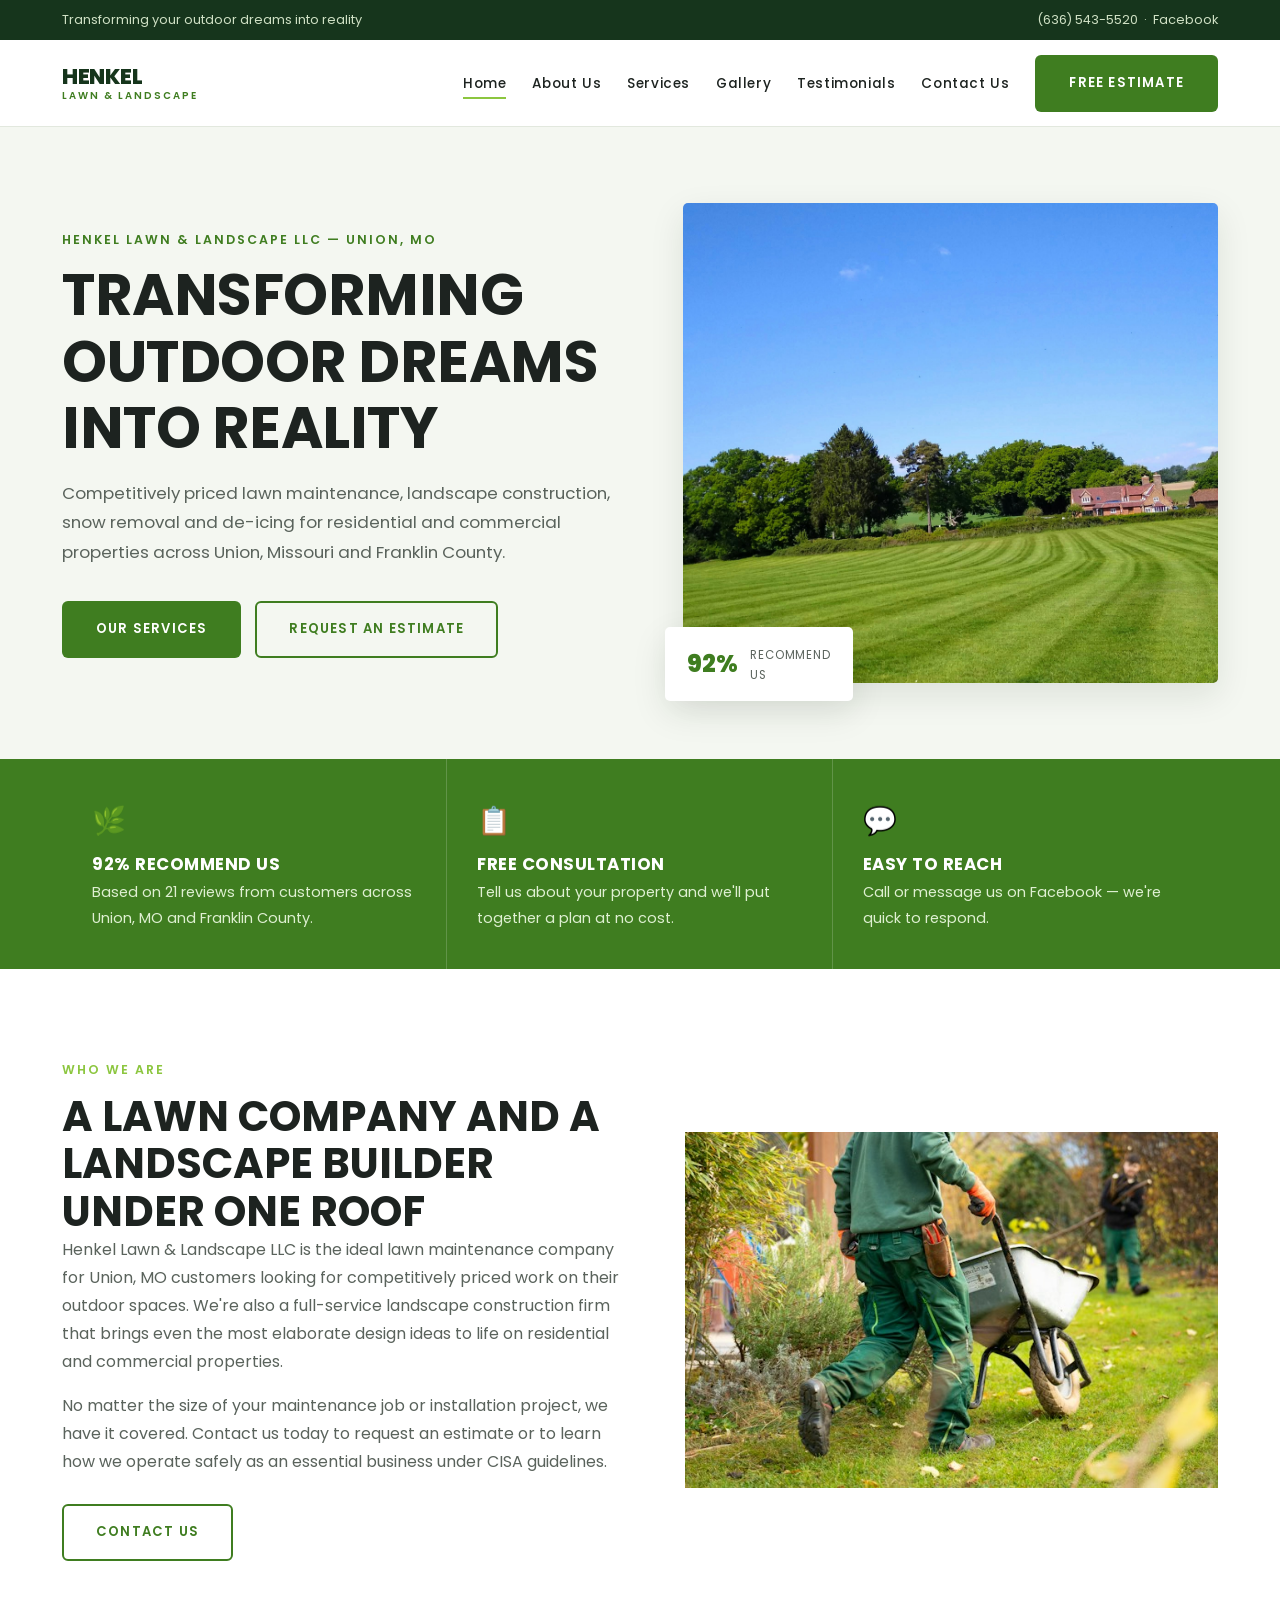
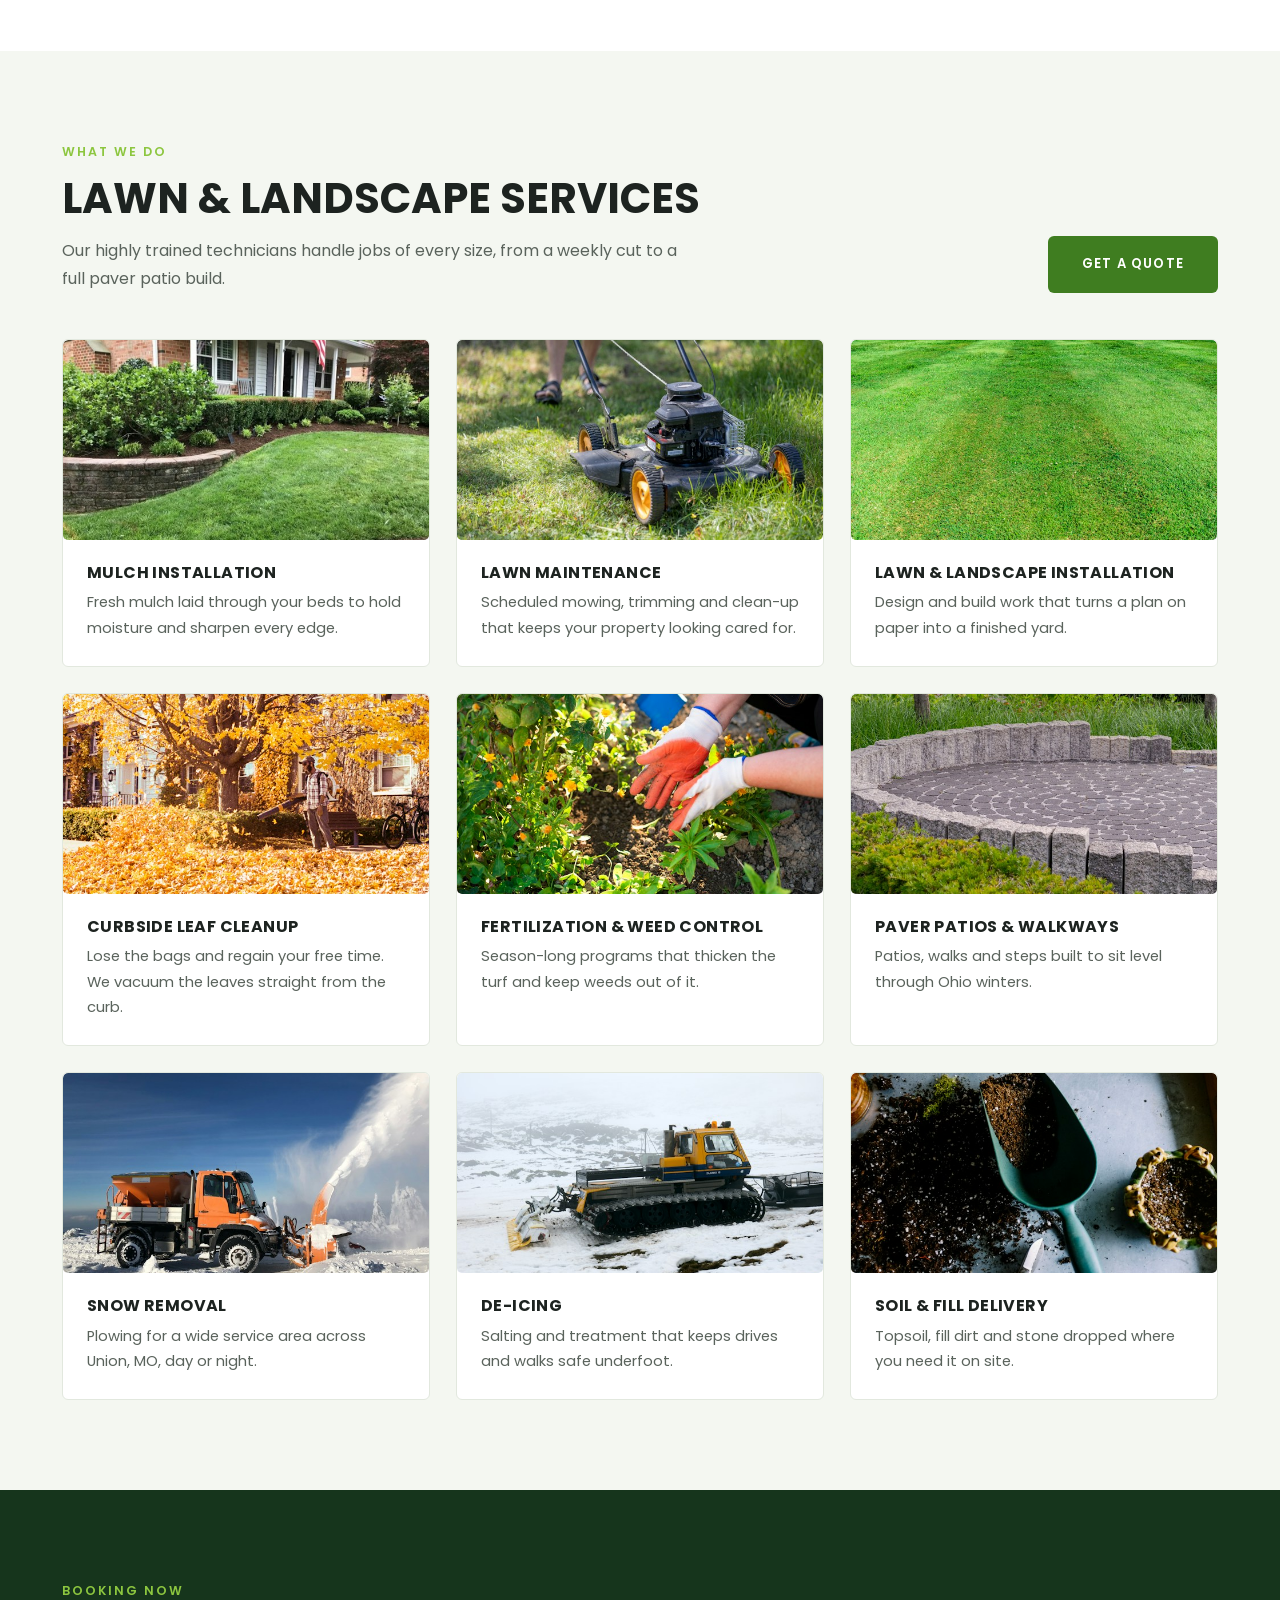
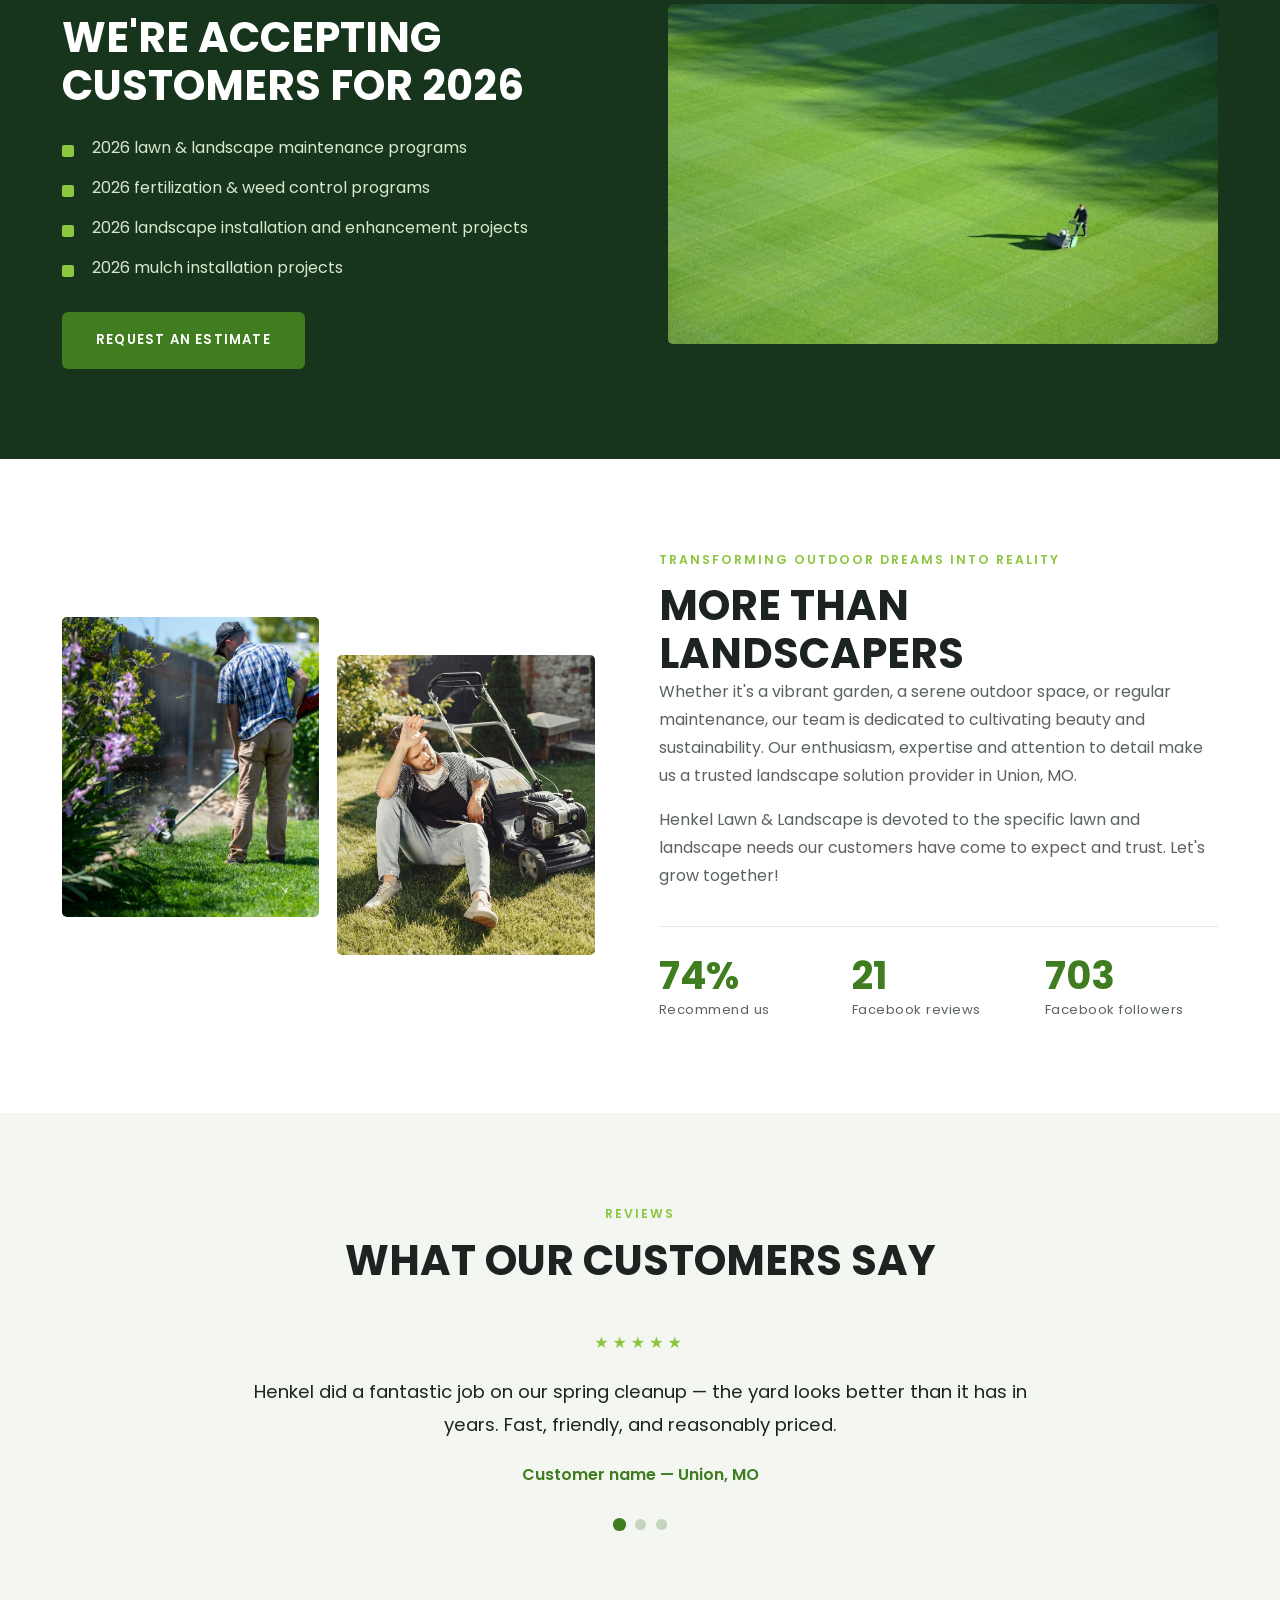
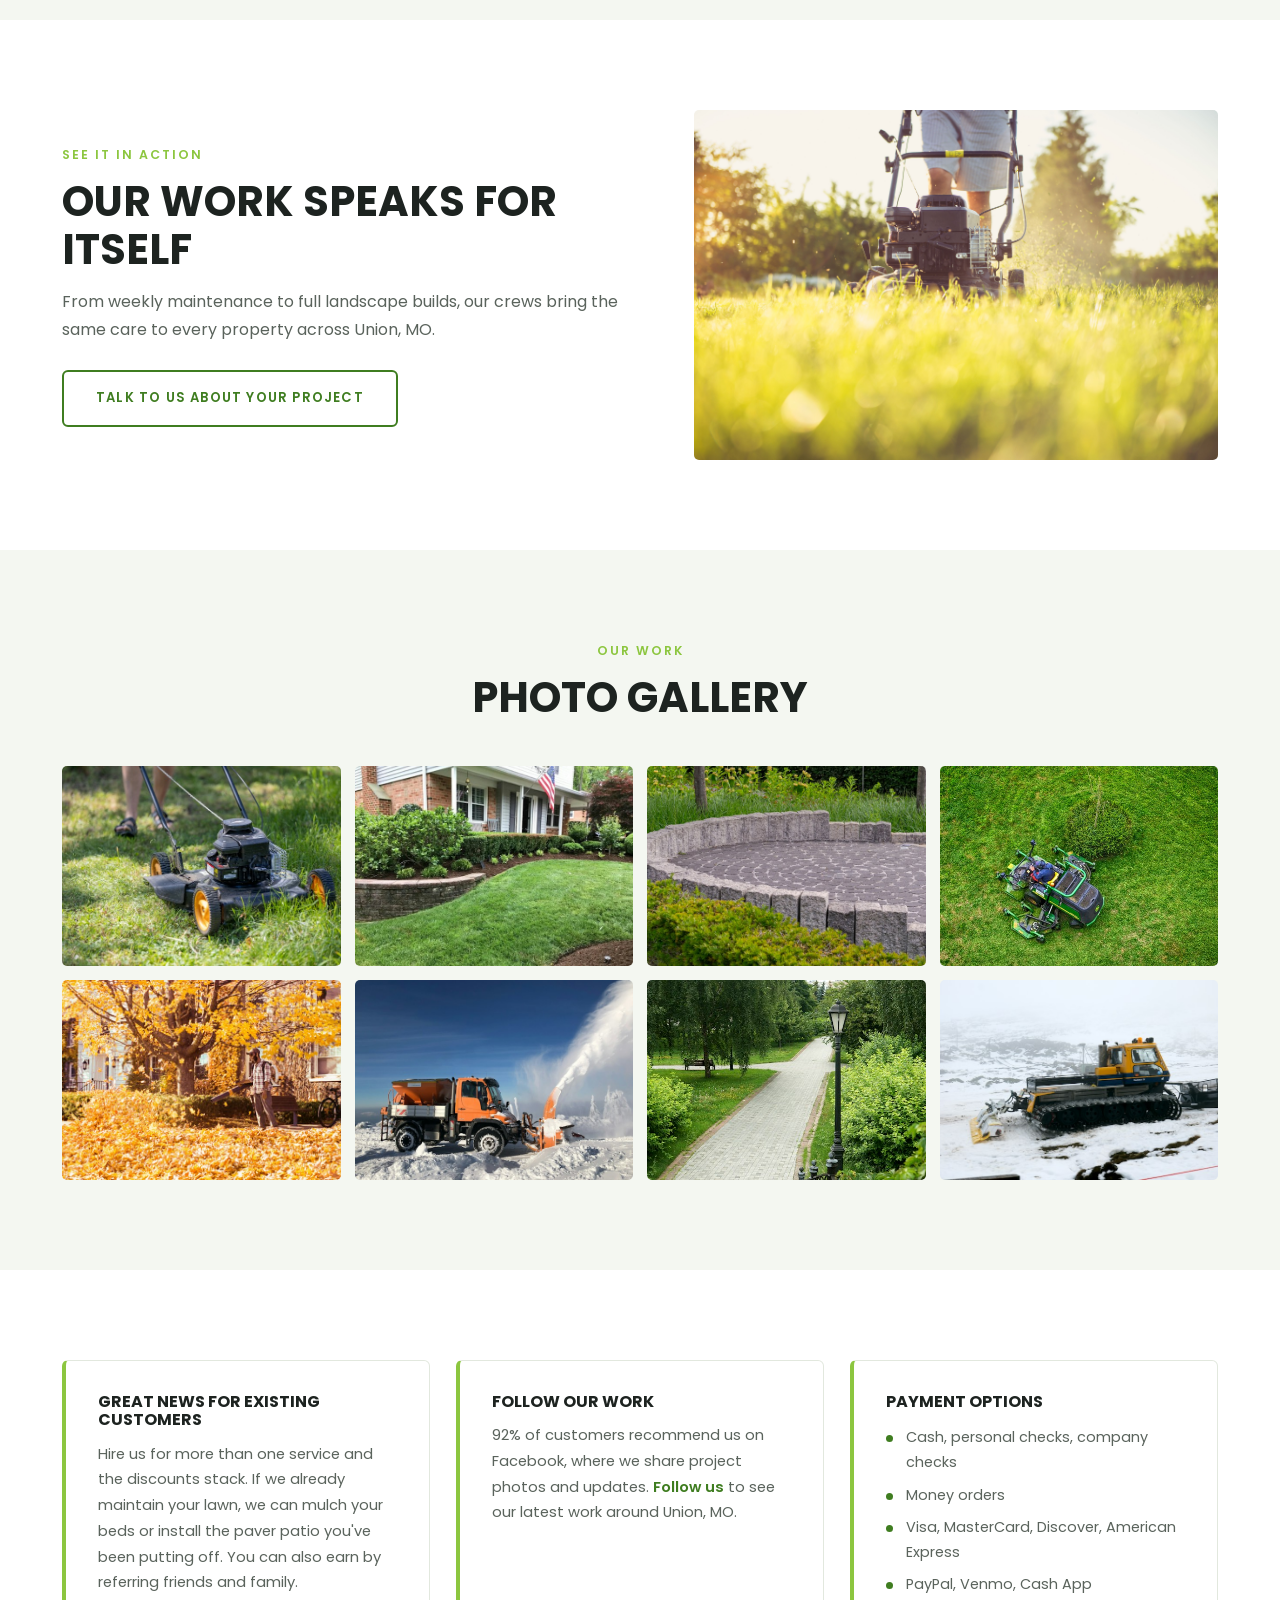
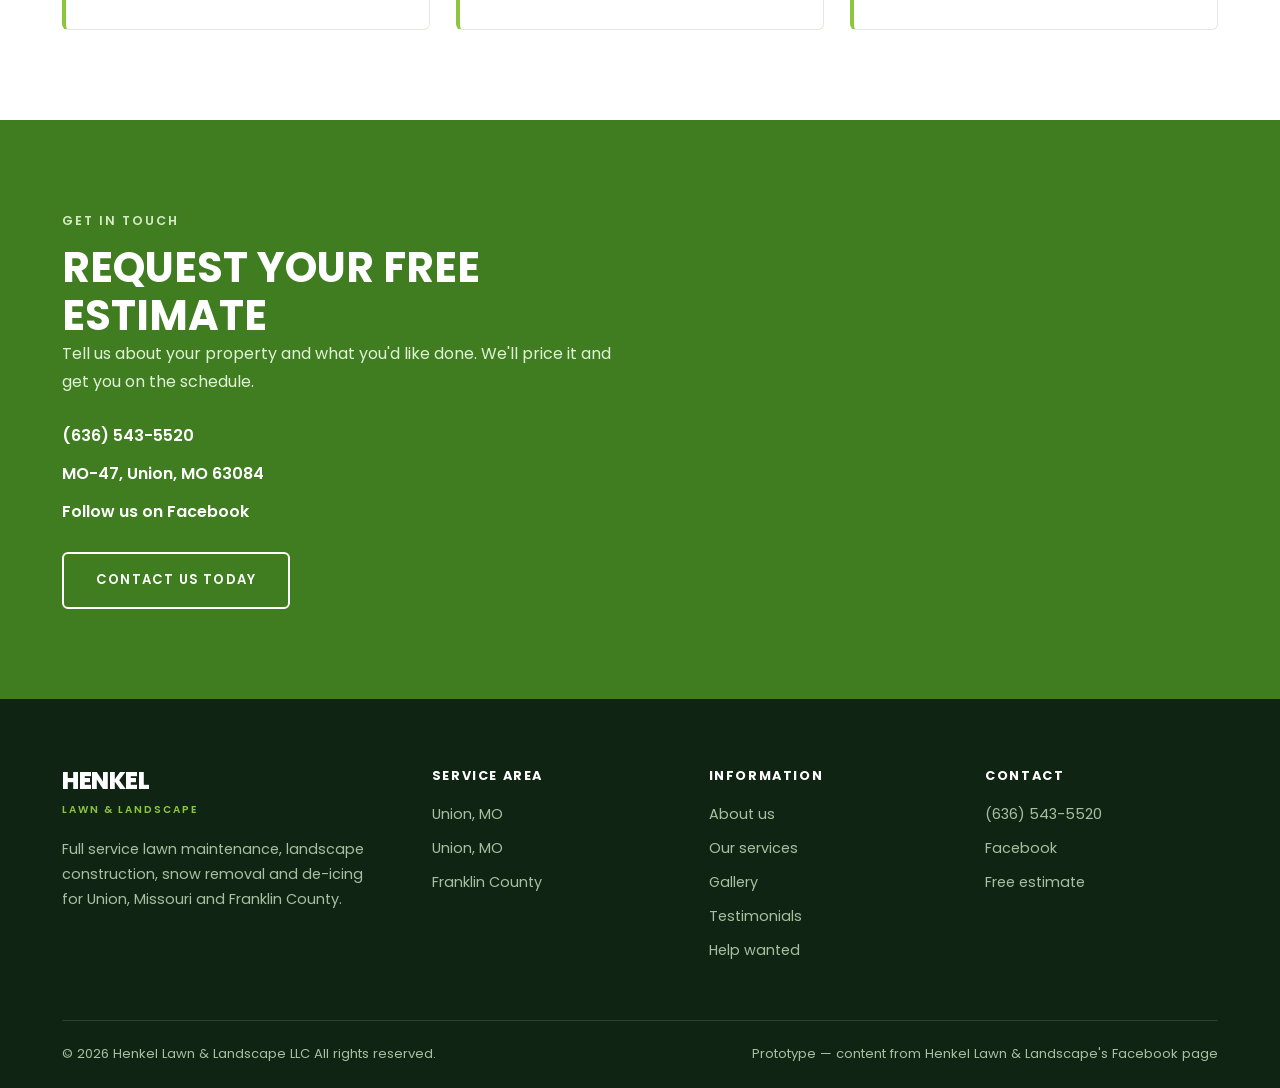
==== commit b202d14a: "Add files via upload" ====
--- a/index.html
+++ b/index.html
@@ -33,7 +33,7 @@
 .hero p{color:var(--body);font-size:1.05rem;max-width:52ch;margin-top:18px}
 .hero__actions{display:flex;gap:14px;flex-wrap:wrap;margin-top:34px}
 .hero__media{position:relative}
-/* HERO PHOTO: replace with <img class="hero__img" src="images/hero-lawn.jpg" alt=""> */
+/* HERO PHOTO: replace with <img class="hero__img" src="hero-lawn.jpg" alt=""> */
 .hero__img{width:100%;height:480px;object-fit:cover;border-radius:var(--photo-radius);display:block;box-shadow:var(--shadow)}
 .hero__badge{position:absolute;left:-18px;bottom:-18px;background:#fff;border-radius:var(--photo-radius);box-shadow:var(--shadow);padding:16px 22px;display:flex;align-items:center;gap:12px}
 .hero__badge b{font-family:var(--font-head);font-size:1.5rem;font-weight:800;color:var(--green);line-height:1}
@@ -63,7 +63,7 @@
 .cards{display:grid;grid-template-columns:repeat(3,1fr);gap:26px}
 .card{background:#fff;border:1px solid var(--line);border-radius:var(--radius);overflow:hidden;transition:.25s}
 .card:hover{box-shadow:var(--shadow);transform:translateY(-4px)}
-/* SERVICE PHOTO: swap .ph for <img src="images/service-name.jpg" alt=""> */
+/* SERVICE PHOTO: swap .ph for <img src="service-name.jpg" alt=""> */
 .card .ph{min-height:200px;border:0;border-radius:0}
 .card img{width:100%;height:200px;object-fit:cover;border-radius:var(--photo-radius);display:block}
 .card__body{padding:24px}
@@ -266,8 +266,8 @@
       </div>
     </div>
     <div class="hero__media">
-      <!-- HERO PHOTO: replace with <img class="hero__img" src="images/hero-lawn.jpg" alt=""> -->
-      <img class="hero__img" src="images/hero-lawn.jpg" alt="Freshly cut lawn in Union, MO">
+      <!-- HERO PHOTO: replace with <img class="hero__img" src="hero-lawn.jpg" alt=""> -->
+      <img class="hero__img" src="hero-lawn.jpg" alt="Freshly cut lawn in Union, MO">
       <div class="hero__badge">
         <b>92%</b>
         <span>Recommend<br>us</span>
@@ -314,8 +314,8 @@
       <p class="lead">No matter the size of your maintenance job or installation project, we have it covered. Contact us today to request an estimate or to learn how we operate safely as an essential business under CISA guidelines.</p>
       <p style="margin-top:28px"><a href="contact.html#contact-form" class="btn btn--outline">Contact us</a></p>
     </div>
-    <!-- INTRO PHOTO: replace with <img src="images/crew-at-work.jpg" alt=""> -->
-    <img src="images/crew-at-work.jpg" alt="Henkel's crew at work on a residential property">
+    <!-- INTRO PHOTO: replace with <img src="crew-at-work.jpg" alt=""> -->
+    <img src="crew-at-work.jpg" alt="Henkel's crew at work on a residential property">
   </div>
 </section>
 
@@ -340,7 +340,7 @@
 
       <!-- SERVICE 1 -->
       <article class="card">
-        <img src="images/service-mulch.jpg" alt="Mulch installation in a flower bed">
+        <img src="service-mulch.jpg" alt="Mulch installation in a flower bed">
         <div class="card__body">
           <h3>Mulch installation</h3>
           <p>Fresh mulch laid through your beds to hold moisture and sharpen every edge.</p>
@@ -349,7 +349,7 @@
 
       <!-- SERVICE 2 -->
       <article class="card">
-        <img src="images/service-mowing.jpg" alt="Lawn mowing service">
+        <img src="service-mowing.jpg" alt="Lawn mowing service">
         <div class="card__body">
           <h3>Lawn maintenance</h3>
           <p>Scheduled mowing, trimming and clean-up that keeps your property looking cared for.</p>
@@ -358,7 +358,7 @@
 
       <!-- SERVICE 3 -->
       <article class="card">
-        <img src="images/service-installation.jpg" alt="Landscape installation project">
+        <img src="service-installation.jpg" alt="Landscape installation project">
         <div class="card__body">
           <h3>Lawn &amp; landscape installation</h3>
           <p>Design and build work that turns a plan on paper into a finished yard.</p>
@@ -367,7 +367,7 @@
 
       <!-- SERVICE 4 -->
       <article class="card">
-        <img src="images/service-leaf-cleanup.jpg" alt="Curbside leaf cleanup">
+        <img src="service-leaf-cleanup.jpg" alt="Curbside leaf cleanup">
         <div class="card__body">
           <h3>Curbside leaf cleanup</h3>
           <p>Lose the bags and regain your free time. We vacuum the leaves straight from the curb.</p>
@@ -376,7 +376,7 @@
 
       <!-- SERVICE 5 -->
       <article class="card">
-        <img src="images/service-fertilization.jpg" alt="Fertilization and weed control">
+        <img src="service-fertilization.jpg" alt="Fertilization and weed control">
         <div class="card__body">
           <h3>Fertilization &amp; weed control</h3>
           <p>Season-long programs that thicken the turf and keep weeds out of it.</p>
@@ -385,7 +385,7 @@
 
       <!-- SERVICE 6 -->
       <article class="card">
-        <img src="images/service-paver-patio.jpg" alt="Paver patio installation">
+        <img src="service-paver-patio.jpg" alt="Paver patio installation">
         <div class="card__body">
           <h3>Paver patios &amp; walkways</h3>
           <p>Patios, walks and steps built to sit level through Ohio winters.</p>
@@ -394,7 +394,7 @@
 
       <!-- SERVICE 7 -->
       <article class="card">
-        <img src="images/service-snow-plow.jpg" alt="Snow plow removing snow">
+        <img src="service-snow-plow.jpg" alt="Snow plow removing snow">
         <div class="card__body">
           <h3>Snow removal</h3>
           <p>Plowing for a wide service area across Union, MO, day or night.</p>
@@ -403,7 +403,7 @@
 
       <!-- SERVICE 8 -->
       <article class="card">
-        <img src="images/service-deicing.jpg" alt="De-icing a driveway">
+        <img src="service-deicing.jpg" alt="De-icing a driveway">
         <div class="card__body">
           <h3>De-icing</h3>
           <p>Salting and treatment that keeps drives and walks safe underfoot.</p>
@@ -412,7 +412,7 @@
 
       <!-- SERVICE 9 -->
       <article class="card">
-        <img src="images/service-soil-delivery.jpg" alt="Soil and fill delivery">
+        <img src="service-soil-delivery.jpg" alt="Soil and fill delivery">
         <div class="card__body">
           <h3>Soil &amp; fill delivery</h3>
           <p>Topsoil, fill dirt and stone dropped where you need it on site.</p>
@@ -439,8 +439,8 @@
       </ul>
       <p style="margin-top:30px"><a href="contact.html#contact-form" class="btn btn--primary">Request an estimate</a></p>
     </div>
-    <!-- PROGRAMS PHOTO: replace with <img src="images/spring-lawn.jpg" alt=""> -->
-    <img src="images/spring-lawn.jpg" alt="Spring lawn and mulched beds">
+    <!-- PROGRAMS PHOTO: replace with <img src="spring-lawn.jpg" alt=""> -->
+    <img src="spring-lawn.jpg" alt="Spring lawn and mulched beds">
   </div>
 </section>
 
@@ -451,9 +451,9 @@
 <section class="section about">
   <div class="wrap">
     <div class="about__media">
-      <!-- ABOUT PHOTOS: replace both with <img src="images/…jpg" alt=""> -->
-      <img src="images/about-story-1.jpg" alt="Landscaping crew working">
-      <img src="images/about-story-2.jpg" alt="Finished landscape project">
+      <!-- ABOUT PHOTOS: replace both with <img src="…jpg" alt=""> -->
+      <img src="about-story-1.jpg" alt="Landscaping crew working">
+      <img src="about-story-2.jpg" alt="Finished landscape project">
     </div>
     <div>
       <span class="eyebrow">Transforming outdoor dreams into reality</span>
@@ -522,13 +522,13 @@
       <p style="margin-top:26px"><a href="contact.html#contact-form" class="btn btn--outline">Talk to us about your project</a></p>
     </div>
     <!-- VIDEO: download a clip (e.g. from Pexels) and save it as
-         images/feature-video.mp4 — this tag is already wired to it.
+         feature-video.mp4 — this tag is already wired to it.
          muted+autoplay+loop = silent background b-roll. To make it a
          normal playable video instead, delete those three attributes
          and add "controls". -->
     <video width="100%" height="100%" style="object-fit:cover;border-radius:var(--photo-radius);min-height:330px"
-      autoplay muted loop playsinline poster="images/gallery-cta.jpg">
-      <source src="images/feature-video.mp4" type="video/mp4">
+      autoplay muted loop playsinline poster="gallery-cta.jpg">
+      <source src="feature-video.mp4" type="video/mp4">
     </video>
   </div>
 </section>
@@ -544,15 +544,15 @@
       <h2>Photo gallery</h2>
     </div>
     <div class="gallery" id="gallery">
-      <!-- GALLERY PHOTOS: replace each with <img src="images/gallery-1.jpg" alt=""> -->
-      <img src="images/gallery-01-mowing.jpg" alt="Weekly lawn mowing project">
-      <img src="images/gallery-02-mulch.jpg" alt="Mulch bed installation project">
-      <img src="images/gallery-03-patio.jpg" alt="Paver patio build project">
-      <img src="images/gallery-04-landscape.jpg" alt="Landscape installation project">
-      <img src="images/gallery-05-leaf-cleanup.jpg" alt="Leaf cleanup project">
-      <img src="images/gallery-06-snow-plow.jpg" alt="Snow plowing project">
-      <img src="images/gallery-07-walkway.jpg" alt="Walkway construction project">
-      <img src="images/gallery-08-deicing.jpg" alt="De-icing project">
+      <!-- GALLERY PHOTOS: replace each with <img src="gallery-1.jpg" alt=""> -->
+      <img src="gallery-01-mowing.jpg" alt="Weekly lawn mowing project">
+      <img src="gallery-02-mulch.jpg" alt="Mulch bed installation project">
+      <img src="gallery-03-patio.jpg" alt="Paver patio build project">
+      <img src="gallery-04-landscape.jpg" alt="Landscape installation project">
+      <img src="gallery-05-leaf-cleanup.jpg" alt="Leaf cleanup project">
+      <img src="gallery-06-snow-plow.jpg" alt="Snow plowing project">
+      <img src="gallery-07-walkway.jpg" alt="Walkway construction project">
+      <img src="gallery-08-deicing.jpg" alt="De-icing project">
     </div>
   </div>
 </section>
--- a/style.css
+++ b/style.css
@@ -173,7 +173,7 @@
   color: #fff
 }
 
-/* IMAGE PLACEHOLDERS — replace <div class="ph">…</div> with <img src="images/…jpg" alt="…"> */
+/* IMAGE PLACEHOLDERS — replace <div class="ph">…</div> with <img src="…jpg" alt="…"> */
 .ph {
   background: repeating-linear-gradient(45deg, #dfe7da, #dfe7da 12px, #e9efe5 12px, #e9efe5 24px);
   border: 1px dashed #b9c7b2;
